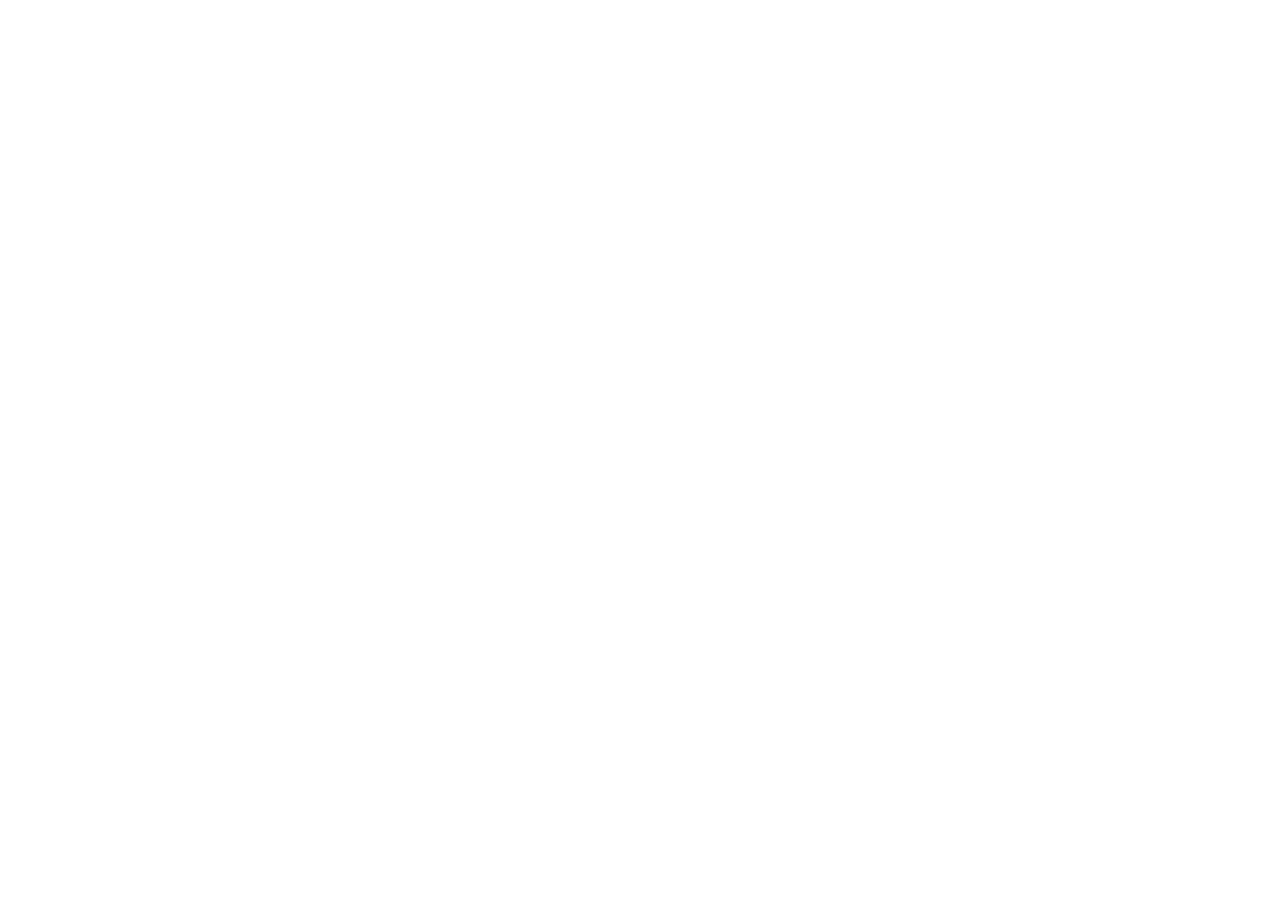
==== index.html @ 9ea32f08 "init project" ====
<!DOCTYPE html>
<html lang="zh-CN">

<head>
    <meta charset="UTF-8">
    <meta name="viewport" content="width=device-width, initial-scale=1.0">
    <title>主页</title>
</head>

<body>

</body>

</html>
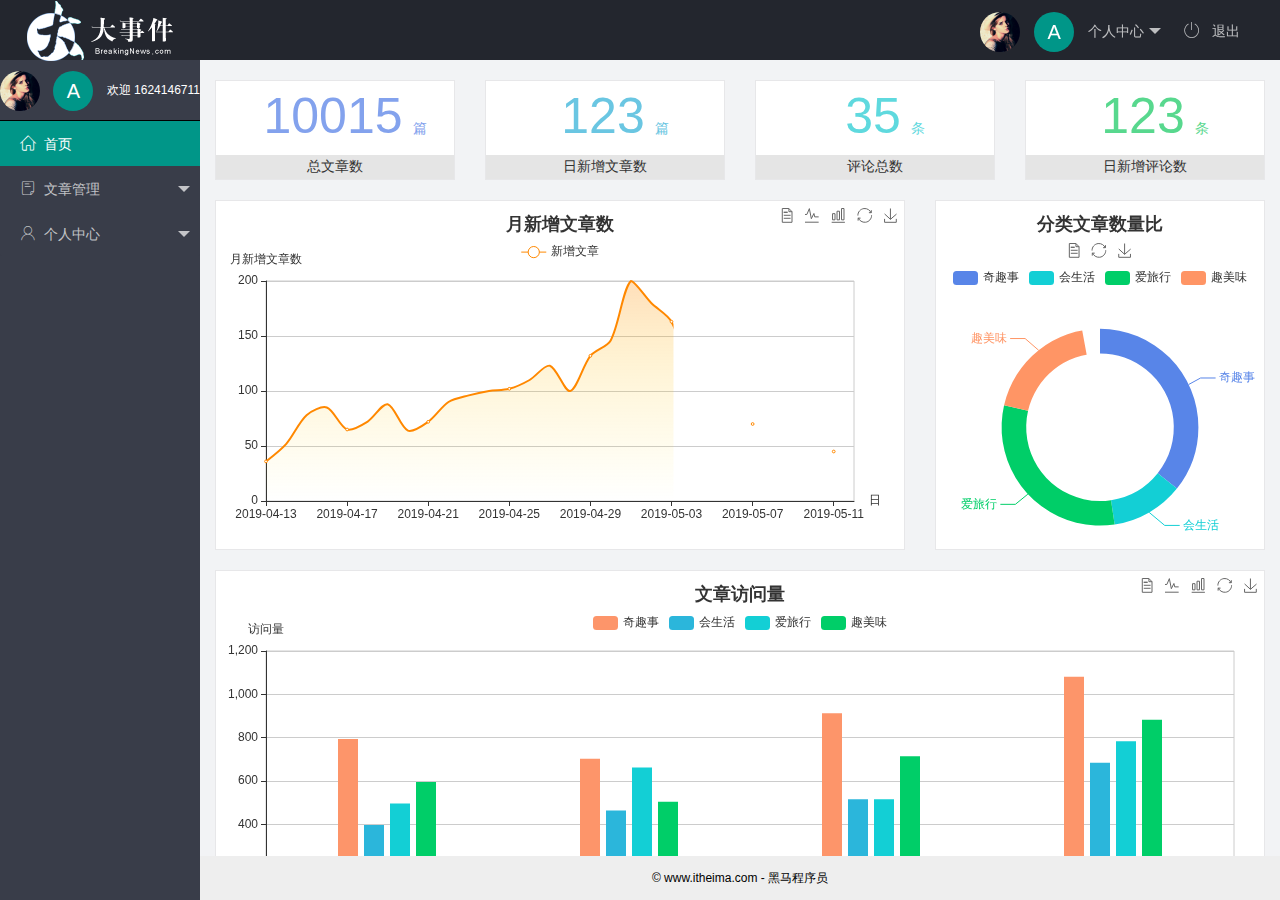
==== commit 0064fea8: "首页功能完成" ====
--- a/index.html
+++ b/index.html
@@ -1,14 +1,93 @@
 <!DOCTYPE html>
-<html lang="zh-CN">
+<html>
 
 <head>
-    <meta charset="UTF-8">
-    <meta name="viewport" content="width=device-width, initial-scale=1.0">
-    <title>主页</title>
+    <meta charset="utf-8">
+    <meta name="viewport" content="width=device-width, initial-scale=1, maximum-scale=1">
+    <title>大事件-后台主页</title>
+    <link rel="stylesheet" href="/assets/lib/layui/css/layui.css">
+    <link rel="stylesheet" href="/assets/fonts/iconfont.css">
+    <link rel="stylesheet" href="/assets/css/index.css">
 </head>
 
-<body>
+<body class="layui-layout-body">
+    <div class="layui-layout layui-layout-admin">
+        <div class="layui-header">
+            <div class="layui-logo">
+                <img src="/assets/images/logo.png" alt="">
+            </div>
+            <!-- 头部区域（可配合layui已有的水平导航） -->
+            <ul class="layui-nav layui-layout-right">
+                <li class="layui-nav-item">
+                    <a href="javascript:;" class="userinfo">
+                        <img src="/assets/images/sample.jpg" class="layui-nav-img">
+                        <span class="user-avatar">A</span>
+                        个人中心
+                    </a>
+                    <dl class="layui-nav-child">
+                        <dd><a href="javascript:;">基本资料</a></dd>
+                        <dd><a href="javascript:;">更换头像</a></dd>
+                        <dd><a href="javascript:;">重置密码</a></dd>
+                    </dl>
+                </li>
+                <li class="layui-nav-item">
+                    <a href="javascript:;" id="btnLogout">
+                        <span class="iconfont icon-tuichu"></span> 退出
+                    </a>
+                </li>
+            </ul>
+        </div>
 
+        <div class="layui-side layui-bg-black">
+            <div class="layui-side-scroll">
+                <!-- 左侧导航区域（可配合layui已有的垂直导航） -->
+                <div class="userinfo">
+                    <img src="/assets/images/sample.jpg" alt="" class="layui-nav-img">
+                    <span class="user-avatar">A</span>
+                    <span id="welcome">欢迎 1624146711</span>
+                </div>
+                <ul class="layui-nav layui-nav-tree" lay-shrink="all" lay-filter="test">
+                    <li class="layui-nav-item layui-this">
+                        <a class="" href="/home/dashboard.html" target="fm"><span
+                                class="iconfont icon-home"></span>首页</a>
+                    </li>
+                    <li class="layui-nav-item">
+                        <a href="javascript:;"><span class="iconfont icon-16"></span>文章管理</a>
+                        <dl class="layui-nav-child">
+                            <dd><a href="javascript:;"><i class="layui-icon layui-icon-app"></i> 文章类别</a></dd>
+                            <dd><a href="javascript:;"><i class="layui-icon layui-icon-app"></i> 文章列表</a></dd>
+                            <dd><a href="javascript:;"><i class="layui-icon layui-icon-app"></i> 发表文章</a></dd>
+                        </dl>
+                    </li>
+                    <li class="layui-nav-item">
+                        <a href="javascript:;"><span class="iconfont icon-user"></span>个人中心</a>
+                        <dl class="layui-nav-child">
+                            <dd><a href="javascript:;"><i class="layui-icon layui-icon-app"></i> 基本资料</a></dd>
+                            <dd><a href="javascript:;"><i class="layui-icon layui-icon-app"></i> 更换头像</a></dd>
+                            <dd><a href="javascript:;"><i class="layui-icon layui-icon-app"></i> 重置密码</a></dd>
+                        </dl>
+                    </li>
+                </ul>
+            </div>
+        </div>
+
+        <div class="layui-body">
+            <!-- 内容主体区域 -->
+            <iframe name="fm" src="/home/dashboard.html" frameborder="0"></iframe>
+        </div>
+
+        <div class="layui-footer">
+            <!-- 底部固定区域 -->
+            © www.itheima.com - 黑马程序员
+        </div>
+    </div>
+    <script src="/assets/lib/layui/layui.all.js"></script>
+    <script src="/assets/lib/jquery.js"></script>
+    <script src="/assets/js/baseAPI.js"></script>
+    <script src="/assets/js/index.js"></script>
 </body>
 
+</html>
+
+
 </html>--- a/assets/lib/layui/css/layui.css
+++ b/assets/lib/layui/css/layui.css
@@ -0,0 +1,2 @@
+/** layui-v2.5.5 MIT License By https://www.layui.com */
+ .layui-inline,img{display:inline-block;vertical-align:middle}h1,h2,h3,h4,h5,h6{font-weight:400}.layui-edge,.layui-header,.layui-inline,.layui-main{position:relative}.layui-body,.layui-edge,.layui-elip{overflow:hidden}.layui-btn,.layui-edge,.layui-inline,img{vertical-align:middle}.layui-btn,.layui-disabled,.layui-icon,.layui-unselect{-moz-user-select:none;-webkit-user-select:none;-ms-user-select:none}.layui-elip,.layui-form-checkbox span,.layui-form-pane .layui-form-label{text-overflow:ellipsis;white-space:nowrap}.layui-breadcrumb,.layui-tree-btnGroup{visibility:hidden}blockquote,body,button,dd,div,dl,dt,form,h1,h2,h3,h4,h5,h6,input,li,ol,p,pre,td,textarea,th,ul{margin:0;padding:0;-webkit-tap-highlight-color:rgba(0,0,0,0)}a:active,a:hover{outline:0}img{border:none}li{list-style:none}table{border-collapse:collapse;border-spacing:0}h4,h5,h6{font-size:100%}button,input,optgroup,option,select,textarea{font-family:inherit;font-size:inherit;font-style:inherit;font-weight:inherit;outline:0}pre{white-space:pre-wrap;white-space:-moz-pre-wrap;white-space:-pre-wrap;white-space:-o-pre-wrap;word-wrap:break-word}body{line-height:24px;font:14px Helvetica Neue,Helvetica,PingFang SC,Tahoma,Arial,sans-serif}hr{height:1px;margin:10px 0;border:0;clear:both}a{color:#333;text-decoration:none}a:hover{color:#777}a cite{font-style:normal;*cursor:pointer}.layui-border-box,.layui-border-box *{box-sizing:border-box}.layui-box,.layui-box *{box-sizing:content-box}.layui-clear{clear:both;*zoom:1}.layui-clear:after{content:'\20';clear:both;*zoom:1;display:block;height:0}.layui-inline{*display:inline;*zoom:1}.layui-edge{display:inline-block;width:0;height:0;border-width:6px;border-style:dashed;border-color:transparent}.layui-edge-top{top:-4px;border-bottom-color:#999;border-bottom-style:solid}.layui-edge-right{border-left-color:#999;border-left-style:solid}.layui-edge-bottom{top:2px;border-top-color:#999;border-top-style:solid}.layui-edge-left{border-right-color:#999;border-right-style:solid}.layui-disabled,.layui-disabled:hover{color:#d2d2d2!important;cursor:not-allowed!important}.layui-circle{border-radius:100%}.layui-show{display:block!important}.layui-hide{display:none!important}@font-face{font-family:layui-icon;src:url(../font/iconfont.eot?v=250);src:url(../font/iconfont.eot?v=250#iefix) format('embedded-opentype'),url(../font/iconfont.woff2?v=250) format('woff2'),url(../font/iconfont.woff?v=250) format('woff'),url(../font/iconfont.ttf?v=250) format('truetype'),url(../font/iconfont.svg?v=250#layui-icon) format('svg')}.layui-icon{font-family:layui-icon!important;font-size:16px;font-style:normal;-webkit-font-smoothing:antialiased;-moz-osx-font-smoothing:grayscale}.layui-icon-reply-fill:before{content:"\e611"}.layui-icon-set-fill:before{content:"\e614"}.layui-icon-menu-fill:before{content:"\e60f"}.layui-icon-search:before{content:"\e615"}.layui-icon-share:before{content:"\e641"}.layui-icon-set-sm:before{content:"\e620"}.layui-icon-engine:before{content:"\e628"}.layui-icon-close:before{content:"\1006"}.layui-icon-close-fill:before{content:"\1007"}.layui-icon-chart-screen:before{content:"\e629"}.layui-icon-star:before{content:"\e600"}.layui-icon-circle-dot:before{content:"\e617"}.layui-icon-chat:before{content:"\e606"}.layui-icon-release:before{content:"\e609"}.layui-icon-list:before{content:"\e60a"}.layui-icon-chart:before{content:"\e62c"}.layui-icon-ok-circle:before{content:"\1005"}.layui-icon-layim-theme:before{content:"\e61b"}.layui-icon-table:before{content:"\e62d"}.layui-icon-right:before{content:"\e602"}.layui-icon-left:before{content:"\e603"}.layui-icon-cart-simple:before{content:"\e698"}.layui-icon-face-cry:before{content:"\e69c"}.layui-icon-face-smile:before{content:"\e6af"}.layui-icon-survey:before{content:"\e6b2"}.layui-icon-tree:before{content:"\e62e"}.layui-icon-upload-circle:before{content:"\e62f"}.layui-icon-add-circle:before{content:"\e61f"}.layui-icon-download-circle:before{content:"\e601"}.layui-icon-templeate-1:before{content:"\e630"}.layui-icon-util:before{content:"\e631"}.layui-icon-face-surprised:before{content:"\e664"}.layui-icon-edit:before{content:"\e642"}.layui-icon-speaker:before{content:"\e645"}.layui-icon-down:before{content:"\e61a"}.layui-icon-file:before{content:"\e621"}.layui-icon-layouts:before{content:"\e632"}.layui-icon-rate-half:before{content:"\e6c9"}.layui-icon-add-circle-fine:before{content:"\e608"}.layui-icon-prev-circle:before{content:"\e633"}.layui-icon-read:before{content:"\e705"}.layui-icon-404:before{content:"\e61c"}.layui-icon-carousel:before{content:"\e634"}.layui-icon-help:before{content:"\e607"}.layui-icon-code-circle:before{content:"\e635"}.layui-icon-water:before{content:"\e636"}.layui-icon-username:before{content:"\e66f"}.layui-icon-find-fill:before{content:"\e670"}.layui-icon-about:before{content:"\e60b"}.layui-icon-location:before{content:"\e715"}.layui-icon-up:before{content:"\e619"}.layui-icon-pause:before{content:"\e651"}.layui-icon-date:before{content:"\e637"}.layui-icon-layim-uploadfile:before{content:"\e61d"}.layui-icon-delete:before{content:"\e640"}.layui-icon-play:before{content:"\e652"}.layui-icon-top:before{content:"\e604"}.layui-icon-friends:before{content:"\e612"}.layui-icon-refresh-3:before{content:"\e9aa"}.layui-icon-ok:before{content:"\e605"}.layui-icon-layer:before{content:"\e638"}.layui-icon-face-smile-fine:before{content:"\e60c"}.layui-icon-dollar:before{content:"\e659"}.layui-icon-group:before{content:"\e613"}.layui-icon-layim-download:before{content:"\e61e"}.layui-icon-picture-fine:before{content:"\e60d"}.layui-icon-link:before{content:"\e64c"}.layui-icon-diamond:before{content:"\e735"}.layui-icon-log:before{content:"\e60e"}.layui-icon-rate-solid:before{content:"\e67a"}.layui-icon-fonts-del:before{content:"\e64f"}.layui-icon-unlink:before{content:"\e64d"}.layui-icon-fonts-clear:before{content:"\e639"}.layui-icon-triangle-r:before{content:"\e623"}.layui-icon-circle:before{content:"\e63f"}.layui-icon-radio:before{content:"\e643"}.layui-icon-align-center:before{content:"\e647"}.layui-icon-align-right:before{content:"\e648"}.layui-icon-align-left:before{content:"\e649"}.layui-icon-loading-1:before{content:"\e63e"}.layui-icon-return:before{content:"\e65c"}.layui-icon-fonts-strong:before{content:"\e62b"}.layui-icon-upload:before{content:"\e67c"}.layui-icon-dialogue:before{content:"\e63a"}.layui-icon-video:before{content:"\e6ed"}.layui-icon-headset:before{content:"\e6fc"}.layui-icon-cellphone-fine:before{content:"\e63b"}.layui-icon-add-1:before{content:"\e654"}.layui-icon-face-smile-b:before{content:"\e650"}.layui-icon-fonts-html:before{content:"\e64b"}.layui-icon-form:before{content:"\e63c"}.layui-icon-cart:before{content:"\e657"}.layui-icon-camera-fill:before{content:"\e65d"}.layui-icon-tabs:before{content:"\e62a"}.layui-icon-fonts-code:before{content:"\e64e"}.layui-icon-fire:before{content:"\e756"}.layui-icon-set:before{content:"\e716"}.layui-icon-fonts-u:before{content:"\e646"}.layui-icon-triangle-d:before{content:"\e625"}.layui-icon-tips:before{content:"\e702"}.layui-icon-picture:before{content:"\e64a"}.layui-icon-more-vertical:before{content:"\e671"}.layui-icon-flag:before{content:"\e66c"}.layui-icon-loading:before{content:"\e63d"}.layui-icon-fonts-i:before{content:"\e644"}.layui-icon-refresh-1:before{content:"\e666"}.layui-icon-rmb:before{content:"\e65e"}.layui-icon-home:before{content:"\e68e"}.layui-icon-user:before{content:"\e770"}.layui-icon-notice:before{content:"\e667"}.layui-icon-login-weibo:before{content:"\e675"}.layui-icon-voice:before{content:"\e688"}.layui-icon-upload-drag:before{content:"\e681"}.layui-icon-login-qq:before{content:"\e676"}.layui-icon-snowflake:before{content:"\e6b1"}.layui-icon-file-b:before{content:"\e655"}.layui-icon-template:before{content:"\e663"}.layui-icon-auz:before{content:"\e672"}.layui-icon-console:before{content:"\e665"}.layui-icon-app:before{content:"\e653"}.layui-icon-prev:before{content:"\e65a"}.layui-icon-website:before{content:"\e7ae"}.layui-icon-next:before{content:"\e65b"}.layui-icon-component:before{content:"\e857"}.layui-icon-more:before{content:"\e65f"}.layui-icon-login-wechat:before{content:"\e677"}.layui-icon-shrink-right:before{content:"\e668"}.layui-icon-spread-left:before{content:"\e66b"}.layui-icon-camera:before{content:"\e660"}.layui-icon-note:before{content:"\e66e"}.layui-icon-refresh:before{content:"\e669"}.layui-icon-female:before{content:"\e661"}.layui-icon-male:before{content:"\e662"}.layui-icon-password:before{content:"\e673"}.layui-icon-senior:before{content:"\e674"}.layui-icon-theme:before{content:"\e66a"}.layui-icon-tread:before{content:"\e6c5"}.layui-icon-praise:before{content:"\e6c6"}.layui-icon-star-fill:before{content:"\e658"}.layui-icon-rate:before{content:"\e67b"}.layui-icon-template-1:before{content:"\e656"}.layui-icon-vercode:before{content:"\e679"}.layui-icon-cellphone:before{content:"\e678"}.layui-icon-screen-full:before{content:"\e622"}.layui-icon-screen-restore:before{content:"\e758"}.layui-icon-cols:before{content:"\e610"}.layui-icon-export:before{content:"\e67d"}.layui-icon-print:before{content:"\e66d"}.layui-icon-slider:before{content:"\e714"}.layui-icon-addition:before{content:"\e624"}.layui-icon-subtraction:before{content:"\e67e"}.layui-icon-service:before{content:"\e626"}.layui-icon-transfer:before{content:"\e691"}.layui-main{width:1140px;margin:0 auto}.layui-header{z-index:1000;height:60px}.layui-header a:hover{transition:all .5s;-webkit-transition:all .5s}.layui-side{position:fixed;left:0;top:0;bottom:0;z-index:999;width:200px;overflow-x:hidden}.layui-side-scroll{position:relative;width:220px;height:100%;overflow-x:hidden}.layui-body{position:absolute;left:200px;right:0;top:0;bottom:0;z-index:998;width:auto;overflow-y:auto;box-sizing:border-box}.layui-layout-body{overflow:hidden}.layui-layout-admin .layui-header{background-color:#23262E}.layui-layout-admin .layui-side{top:60px;width:200px;overflow-x:hidden}.layui-layout-admin .layui-body{position:fixed;top:60px;bottom:44px}.layui-layout-admin .layui-main{width:auto;margin:0 15px}.layui-layout-admin .layui-footer{position:fixed;left:200px;right:0;bottom:0;height:44px;line-height:44px;padding:0 15px;background-color:#eee}.layui-layout-admin .layui-logo{position:absolute;left:0;top:0;width:200px;height:100%;line-height:60px;text-align:center;color:#009688;font-size:16px}.layui-layout-admin .layui-header .layui-nav{background:0 0}.layui-layout-left{position:absolute!important;left:200px;top:0}.layui-layout-right{position:absolute!important;right:0;top:0}.layui-container{position:relative;margin:0 auto;padding:0 15px;box-sizing:border-box}.layui-fluid{position:relative;margin:0 auto;padding:0 15px}.layui-row:after,.layui-row:before{content:'';display:block;clear:both}.layui-col-lg1,.layui-col-lg10,.layui-col-lg11,.layui-col-lg12,.layui-col-lg2,.layui-col-lg3,.layui-col-lg4,.layui-col-lg5,.layui-col-lg6,.layui-col-lg7,.layui-col-lg8,.layui-col-lg9,.layui-col-md1,.layui-col-md10,.layui-col-md11,.layui-col-md12,.layui-col-md2,.layui-col-md3,.layui-col-md4,.layui-col-md5,.layui-col-md6,.layui-col-md7,.layui-col-md8,.layui-col-md9,.layui-col-sm1,.layui-col-sm10,.layui-col-sm11,.layui-col-sm12,.layui-col-sm2,.layui-col-sm3,.layui-col-sm4,.layui-col-sm5,.layui-col-sm6,.layui-col-sm7,.layui-col-sm8,.layui-col-sm9,.layui-col-xs1,.layui-col-xs10,.layui-col-xs11,.layui-col-xs12,.layui-col-xs2,.layui-col-xs3,.layui-col-xs4,.layui-col-xs5,.layui-col-xs6,.layui-col-xs7,.layui-col-xs8,.layui-col-xs9{position:relative;display:block;box-sizing:border-box}.layui-col-xs1,.layui-col-xs10,.layui-col-xs11,.layui-col-xs12,.layui-col-xs2,.layui-col-xs3,.layui-col-xs4,.layui-col-xs5,.layui-col-xs6,.layui-col-xs7,.layui-col-xs8,.layui-col-xs9{float:left}.layui-col-xs1{width:8.33333333%}.layui-col-xs2{width:16.66666667%}.layui-col-xs3{width:25%}.layui-col-xs4{width:33.33333333%}.layui-col-xs5{width:41.66666667%}.layui-col-xs6{width:50%}.layui-col-xs7{width:58.33333333%}.layui-col-xs8{width:66.66666667%}.layui-col-xs9{width:75%}.layui-col-xs10{width:83.33333333%}.layui-col-xs11{width:91.66666667%}.layui-col-xs12{width:100%}.layui-col-xs-offset1{margin-left:8.33333333%}.layui-col-xs-offset2{margin-left:16.66666667%}.layui-col-xs-offset3{margin-left:25%}.layui-col-xs-offset4{margin-left:33.33333333%}.layui-col-xs-offset5{margin-left:41.66666667%}.layui-col-xs-offset6{margin-left:50%}.layui-col-xs-offset7{margin-left:58.33333333%}.layui-col-xs-offset8{margin-left:66.66666667%}.layui-col-xs-offset9{margin-left:75%}.layui-col-xs-offset10{margin-left:83.33333333%}.layui-col-xs-offset11{margin-left:91.66666667%}.layui-col-xs-offset12{margin-left:100%}@media screen and (max-width:768px){.layui-hide-xs{display:none!important}.layui-show-xs-block{display:block!important}.layui-show-xs-inline{display:inline!important}.layui-show-xs-inline-block{display:inline-block!important}}@media screen and (min-width:768px){.layui-container{width:750px}.layui-hide-sm{display:none!important}.layui-show-sm-block{display:block!important}.layui-show-sm-inline{display:inline!important}.layui-show-sm-inline-block{display:inline-block!important}.layui-col-sm1,.layui-col-sm10,.layui-col-sm11,.layui-col-sm12,.layui-col-sm2,.layui-col-sm3,.layui-col-sm4,.layui-col-sm5,.layui-col-sm6,.layui-col-sm7,.layui-col-sm8,.layui-col-sm9{float:left}.layui-col-sm1{width:8.33333333%}.layui-col-sm2{width:16.66666667%}.layui-col-sm3{width:25%}.layui-col-sm4{width:33.33333333%}.layui-col-sm5{width:41.66666667%}.layui-col-sm6{width:50%}.layui-col-sm7{width:58.33333333%}.layui-col-sm8{width:66.66666667%}.layui-col-sm9{width:75%}.layui-col-sm10{width:83.33333333%}.layui-col-sm11{width:91.66666667%}.layui-col-sm12{width:100%}.layui-col-sm-offset1{margin-left:8.33333333%}.layui-col-sm-offset2{margin-left:16.66666667%}.layui-col-sm-offset3{margin-left:25%}.layui-col-sm-offset4{margin-left:33.33333333%}.layui-col-sm-offset5{margin-left:41.66666667%}.layui-col-sm-offset6{margin-left:50%}.layui-col-sm-offset7{margin-left:58.33333333%}.layui-col-sm-offset8{margin-left:66.66666667%}.layui-col-sm-offset9{margin-left:75%}.layui-col-sm-offset10{margin-left:83.33333333%}.layui-col-sm-offset11{margin-left:91.66666667%}.layui-col-sm-offset12{margin-left:100%}}@media screen and (min-width:992px){.layui-container{width:970px}.layui-hide-md{display:none!important}.layui-show-md-block{display:block!important}.layui-show-md-inline{display:inline!important}.layui-show-md-inline-block{display:inline-block!important}.layui-col-md1,.layui-col-md10,.layui-col-md11,.layui-col-md12,.layui-col-md2,.layui-col-md3,.layui-col-md4,.layui-col-md5,.layui-col-md6,.layui-col-md7,.layui-col-md8,.layui-col-md9{float:left}.layui-col-md1{width:8.33333333%}.layui-col-md2{width:16.66666667%}.layui-col-md3{width:25%}.layui-col-md4{width:33.33333333%}.layui-col-md5{width:41.66666667%}.layui-col-md6{width:50%}.layui-col-md7{width:58.33333333%}.layui-col-md8{width:66.66666667%}.layui-col-md9{width:75%}.layui-col-md10{width:83.33333333%}.layui-col-md11{width:91.66666667%}.layui-col-md12{width:100%}.layui-col-md-offset1{margin-left:8.33333333%}.layui-col-md-offset2{margin-left:16.66666667%}.layui-col-md-offset3{margin-left:25%}.layui-col-md-offset4{margin-left:33.33333333%}.layui-col-md-offset5{margin-left:41.66666667%}.layui-col-md-offset6{margin-left:50%}.layui-col-md-offset7{margin-left:58.33333333%}.layui-col-md-offset8{margin-left:66.66666667%}.layui-col-md-offset9{margin-left:75%}.layui-col-md-offset10{margin-left:83.33333333%}.layui-col-md-offset11{margin-left:91.66666667%}.layui-col-md-offset12{margin-left:100%}}@media screen and (min-width:1200px){.layui-container{width:1170px}.layui-hide-lg{display:none!important}.layui-show-lg-block{display:block!important}.layui-show-lg-inline{display:inline!important}.layui-show-lg-inline-block{display:inline-block!important}.layui-col-lg1,.layui-col-lg10,.layui-col-lg11,.layui-col-lg12,.layui-col-lg2,.layui-col-lg3,.layui-col-lg4,.layui-col-lg5,.layui-col-lg6,.layui-col-lg7,.layui-col-lg8,.layui-col-lg9{float:left}.layui-col-lg1{width:8.33333333%}.layui-col-lg2{width:16.66666667%}.layui-col-lg3{width:25%}.layui-col-lg4{width:33.33333333%}.layui-col-lg5{width:41.66666667%}.layui-col-lg6{width:50%}.layui-col-lg7{width:58.33333333%}.layui-col-lg8{width:66.66666667%}.layui-col-lg9{width:75%}.layui-col-lg10{width:83.33333333%}.layui-col-lg11{width:91.66666667%}.layui-col-lg12{width:100%}.layui-col-lg-offset1{margin-left:8.33333333%}.layui-col-lg-offset2{margin-left:16.66666667%}.layui-col-lg-offset3{margin-left:25%}.layui-col-lg-offset4{margin-left:33.33333333%}.layui-col-lg-offset5{margin-left:41.66666667%}.layui-col-lg-offset6{margin-left:50%}.layui-col-lg-offset7{margin-left:58.33333333%}.layui-col-lg-offset8{margin-left:66.66666667%}.layui-col-lg-offset9{margin-left:75%}.layui-col-lg-offset10{margin-left:83.33333333%}.layui-col-lg-offset11{margin-left:91.66666667%}.layui-col-lg-offset12{margin-left:100%}}.layui-col-space1{margin:-.5px}.layui-col-space1>*{padding:.5px}.layui-col-space3{margin:-1.5px}.layui-col-space3>*{padding:1.5px}.layui-col-space5{margin:-2.5px}.layui-col-space5>*{padding:2.5px}.layui-col-space8{margin:-3.5px}.layui-col-space8>*{padding:3.5px}.layui-col-space10{margin:-5px}.layui-col-space10>*{padding:5px}.layui-col-space12{margin:-6px}.layui-col-space12>*{padding:6px}.layui-col-space15{margin:-7.5px}.layui-col-space15>*{padding:7.5px}.layui-col-space18{margin:-9px}.layui-col-space18>*{padding:9px}.layui-col-space20{margin:-10px}.layui-col-space20>*{padding:10px}.layui-col-space22{margin:-11px}.layui-col-space22>*{padding:11px}.layui-col-space25{margin:-12.5px}.layui-col-space25>*{padding:12.5px}.layui-col-space30{margin:-15px}.layui-col-space30>*{padding:15px}.layui-btn,.layui-input,.layui-select,.layui-textarea,.layui-upload-button{outline:0;-webkit-appearance:none;transition:all .3s;-webkit-transition:all .3s;box-sizing:border-box}.layui-elem-quote{margin-bottom:10px;padding:15px;line-height:22px;border-left:5px solid #009688;border-radius:0 2px 2px 0;background-color:#f2f2f2}.layui-quote-nm{border-style:solid;border-width:1px 1px 1px 5px;background:0 0}.layui-elem-field{margin-bottom:10px;padding:0;border-width:1px;border-style:solid}.layui-elem-field legend{margin-left:20px;padding:0 10px;font-size:20px;font-weight:300}.layui-field-title{margin:10px 0 20px;border-width:1px 0 0}.layui-field-box{padding:10px 15px}.layui-field-title .layui-field-box{padding:10px 0}.layui-progress{position:relative;height:6px;border-radius:20px;background-color:#e2e2e2}.layui-progress-bar{position:absolute;left:0;top:0;width:0;max-width:100%;height:6px;border-radius:20px;text-align:right;background-color:#5FB878;transition:all .3s;-webkit-transition:all .3s}.layui-progress-big,.layui-progress-big .layui-progress-bar{height:18px;line-height:18px}.layui-progress-text{position:relative;top:-20px;line-height:18px;font-size:12px;color:#666}.layui-progress-big .layui-progress-text{position:static;padding:0 10px;color:#fff}.layui-collapse{border-width:1px;border-style:solid;border-radius:2px}.layui-colla-content,.layui-colla-item{border-top-width:1px;border-top-style:solid}.layui-colla-item:first-child{border-top:none}.layui-colla-title{position:relative;height:42px;line-height:42px;padding:0 15px 0 35px;color:#333;background-color:#f2f2f2;cursor:pointer;font-size:14px;overflow:hidden}.layui-colla-content{display:none;padding:10px 15px;line-height:22px;color:#666}.layui-colla-icon{position:absolute;left:15px;top:0;font-size:14px}.layui-card{margin-bottom:15px;border-radius:2px;background-color:#fff;box-shadow:0 1px 2px 0 rgba(0,0,0,.05)}.layui-card:last-child{margin-bottom:0}.layui-card-header{position:relative;height:42px;line-height:42px;padding:0 15px;border-bottom:1px solid #f6f6f6;color:#333;border-radius:2px 2px 0 0;font-size:14px}.layui-bg-black,.layui-bg-blue,.layui-bg-cyan,.layui-bg-green,.layui-bg-orange,.layui-bg-red{color:#fff!important}.layui-card-body{position:relative;padding:10px 15px;line-height:24px}.layui-card-body[pad15]{padding:15px}.layui-card-body[pad20]{padding:20px}.layui-card-body .layui-table{margin:5px 0}.layui-card .layui-tab{margin:0}.layui-panel-window{position:relative;padding:15px;border-radius:0;border-top:5px solid #E6E6E6;background-color:#fff}.layui-auxiliar-moving{position:fixed;left:0;right:0;top:0;bottom:0;width:100%;height:100%;background:0 0;z-index:9999999999}.layui-form-label,.layui-form-mid,.layui-form-select,.layui-input-block,.layui-input-inline,.layui-textarea{position:relative}.layui-bg-red{background-color:#FF5722!important}.layui-bg-orange{background-color:#FFB800!important}.layui-bg-green{background-color:#009688!important}.layui-bg-cyan{background-color:#2F4056!important}.layui-bg-blue{background-color:#1E9FFF!important}.layui-bg-black{background-color:#393D49!important}.layui-bg-gray{background-color:#eee!important;color:#666!important}.layui-badge-rim,.layui-colla-content,.layui-colla-item,.layui-collapse,.layui-elem-field,.layui-form-pane .layui-form-item[pane],.layui-form-pane .layui-form-label,.layui-input,.layui-layedit,.layui-layedit-tool,.layui-quote-nm,.layui-select,.layui-tab-bar,.layui-tab-card,.layui-tab-title,.layui-tab-title .layui-this:after,.layui-textarea{border-color:#e6e6e6}.layui-timeline-item:before,hr{background-color:#e6e6e6}.layui-text{line-height:22px;font-size:14px;color:#666}.layui-text h1,.layui-text h2,.layui-text h3{font-weight:500;color:#333}.layui-text h1{font-size:30px}.layui-text h2{font-size:24px}.layui-text h3{font-size:18px}.layui-text a:not(.layui-btn){color:#01AAED}.layui-text a:not(.layui-btn):hover{text-decoration:underline}.layui-text ul{padding:5px 0 5px 15px}.layui-text ul li{margin-top:5px;list-style-type:disc}.layui-text em,.layui-word-aux{color:#999!important;padding:0 5px!important}.layui-btn{display:inline-block;height:38px;line-height:38px;padding:0 18px;background-color:#009688;color:#fff;white-space:nowrap;text-align:center;font-size:14px;border:none;border-radius:2px;cursor:pointer}.layui-btn:hover{opacity:.8;filter:alpha(opacity=80);color:#fff}.layui-btn:active{opacity:1;filter:alpha(opacity=100)}.layui-btn+.layui-btn{margin-left:10px}.layui-btn-container{font-size:0}.layui-btn-container .layui-btn{margin-right:10px;margin-bottom:10px}.layui-btn-container .layui-btn+.layui-btn{margin-left:0}.layui-table .layui-btn-container .layui-btn{margin-bottom:9px}.layui-btn-radius{border-radius:100px}.layui-btn .layui-icon{margin-right:3px;font-size:18px;vertical-align:bottom;vertical-align:middle\9}.layui-btn-primary{border:1px solid #C9C9C9;background-color:#fff;color:#555}.layui-btn-primary:hover{border-color:#009688;color:#333}.layui-btn-normal{background-color:#1E9FFF}.layui-btn-warm{background-color:#FFB800}.layui-btn-danger{background-color:#FF5722}.layui-btn-checked{background-color:#5FB878}.layui-btn-disabled,.layui-btn-disabled:active,.layui-btn-disabled:hover{border:1px solid #e6e6e6;background-color:#FBFBFB;color:#C9C9C9;cursor:not-allowed;opacity:1}.layui-btn-lg{height:44px;line-height:44px;padding:0 25px;font-size:16px}.layui-btn-sm{height:30px;line-height:30px;padding:0 10px;font-size:12px}.layui-btn-sm i{font-size:16px!important}.layui-btn-xs{height:22px;line-height:22px;padding:0 5px;font-size:12px}.layui-btn-xs i{font-size:14px!important}.layui-btn-group{display:inline-block;vertical-align:middle;font-size:0}.layui-btn-group .layui-btn{margin-left:0!important;margin-right:0!important;border-left:1px solid rgba(255,255,255,.5);border-radius:0}.layui-btn-group .layui-btn-primary{border-left:none}.layui-btn-group .layui-btn-primary:hover{border-color:#C9C9C9;color:#009688}.layui-btn-group .layui-btn:first-child{border-left:none;border-radius:2px 0 0 2px}.layui-btn-group .layui-btn-primary:first-child{border-left:1px solid #c9c9c9}.layui-btn-group .layui-btn:last-child{border-radius:0 2px 2px 0}.layui-btn-group .layui-btn+.layui-btn{margin-left:0}.layui-btn-group+.layui-btn-group{margin-left:10px}.layui-btn-fluid{width:100%}.layui-input,.layui-select,.layui-textarea{height:38px;line-height:1.3;line-height:38px\9;border-width:1px;border-style:solid;background-color:#fff;border-radius:2px}.layui-input::-webkit-input-placeholder,.layui-select::-webkit-input-placeholder,.layui-textarea::-webkit-input-placeholder{line-height:1.3}.layui-input,.layui-textarea{display:block;width:100%;padding-left:10px}.layui-input:hover,.layui-textarea:hover{border-color:#D2D2D2!important}.layui-input:focus,.layui-textarea:focus{border-color:#C9C9C9!important}.layui-textarea{min-height:100px;height:auto;line-height:20px;padding:6px 10px;resize:vertical}.layui-select{padding:0 10px}.layui-form input[type=checkbox],.layui-form input[type=radio],.layui-form select{display:none}.layui-form [lay-ignore]{display:initial}.layui-form-item{margin-bottom:15px;clear:both;*zoom:1}.layui-form-item:after{content:'\20';clear:both;*zoom:1;display:block;height:0}.layui-form-label{float:left;display:block;padding:9px 15px;width:80px;font-weight:400;line-height:20px;text-align:right}.layui-form-label-col{display:block;float:none;padding:9px 0;line-height:20px;text-align:left}.layui-form-item .layui-inline{margin-bottom:5px;margin-right:10px}.layui-input-block{margin-left:110px;min-height:36px}.layui-input-inline{display:inline-block;vertical-align:middle}.layui-form-item .layui-input-inline{float:left;width:190px;margin-right:10px}.layui-form-text .layui-input-inline{width:auto}.layui-form-mid{float:left;display:block;padding:9px 0!important;line-height:20px;margin-right:10px}.layui-form-danger+.layui-form-select .layui-input,.layui-form-danger:focus{border-color:#FF5722!important}.layui-form-select .layui-input{padding-right:30px;cursor:pointer}.layui-form-select .layui-edge{position:absolute;right:10px;top:50%;margin-top:-3px;cursor:pointer;border-width:6px;border-top-color:#c2c2c2;border-top-style:solid;transition:all .3s;-webkit-transition:all .3s}.layui-form-select dl{display:none;position:absolute;left:0;top:42px;padding:5px 0;z-index:899;min-width:100%;border:1px solid #d2d2d2;max-height:300px;overflow-y:auto;background-color:#fff;border-radius:2px;box-shadow:0 2px 4px rgba(0,0,0,.12);box-sizing:border-box}.layui-form-select dl dd,.layui-form-select dl dt{padding:0 10px;line-height:36px;white-space:nowrap;overflow:hidden;text-overflow:ellipsis}.layui-form-select dl dt{font-size:12px;color:#999}.layui-form-select dl dd{cursor:pointer}.layui-form-select dl dd:hover{background-color:#f2f2f2;-webkit-transition:.5s all;transition:.5s all}.layui-form-select .layui-select-group dd{padding-left:20px}.layui-form-select dl dd.layui-select-tips{padding-left:10px!important;color:#999}.layui-form-select dl dd.layui-this{background-color:#5FB878;color:#fff}.layui-form-checkbox,.layui-form-select dl dd.layui-disabled{background-color:#fff}.layui-form-selected dl{display:block}.layui-form-checkbox,.layui-form-checkbox *,.layui-form-switch{display:inline-block;vertical-align:middle}.layui-form-selected .layui-edge{margin-top:-9px;-webkit-transform:rotate(180deg);transform:rotate(180deg);margin-top:-3px\9}:root .layui-form-selected .layui-edge{margin-top:-9px\0/IE9}.layui-form-selectup dl{top:auto;bottom:42px}.layui-select-none{margin:5px 0;text-align:center;color:#999}.layui-select-disabled .layui-disabled{border-color:#eee!important}.layui-select-disabled .layui-edge{border-top-color:#d2d2d2}.layui-form-checkbox{position:relative;height:30px;line-height:30px;margin-right:10px;padding-right:30px;cursor:pointer;font-size:0;-webkit-transition:.1s linear;transition:.1s linear;box-sizing:border-box}.layui-form-checkbox span{padding:0 10px;height:100%;font-size:14px;border-radius:2px 0 0 2px;background-color:#d2d2d2;color:#fff;overflow:hidden}.layui-form-checkbox:hover span{background-color:#c2c2c2}.layui-form-checkbox i{position:absolute;right:0;top:0;width:30px;height:28px;border:1px solid #d2d2d2;border-left:none;border-radius:0 2px 2px 0;color:#fff;font-size:20px;text-align:center}.layui-form-checkbox:hover i{border-color:#c2c2c2;color:#c2c2c2}.layui-form-checked,.layui-form-checked:hover{border-color:#5FB878}.layui-form-checked span,.layui-form-checked:hover span{background-color:#5FB878}.layui-form-checked i,.layui-form-checked:hover i{color:#5FB878}.layui-form-item .layui-form-checkbox{margin-top:4px}.layui-form-checkbox[lay-skin=primary]{height:auto!important;line-height:normal!important;min-width:18px;min-height:18px;border:none!important;margin-right:0;padding-left:28px;padding-right:0;background:0 0}.layui-form-checkbox[lay-skin=primary] span{padding-left:0;padding-right:15px;line-height:18px;background:0 0;color:#666}.layui-form-checkbox[lay-skin=primary] i{right:auto;left:0;width:16px;height:16px;line-height:16px;border:1px solid #d2d2d2;font-size:12px;border-radius:2px;background-color:#fff;-webkit-transition:.1s linear;transition:.1s linear}.layui-form-checkbox[lay-skin=primary]:hover i{border-color:#5FB878;color:#fff}.layui-form-checked[lay-skin=primary] i{border-color:#5FB878!important;background-color:#5FB878;color:#fff}.layui-checkbox-disbaled[lay-skin=primary] span{background:0 0!important;color:#c2c2c2}.layui-checkbox-disbaled[lay-skin=primary]:hover i{border-color:#d2d2d2}.layui-form-item .layui-form-checkbox[lay-skin=primary]{margin-top:10px}.layui-form-switch{position:relative;height:22px;line-height:22px;min-width:35px;padding:0 5px;margin-top:8px;border:1px solid #d2d2d2;border-radius:20px;cursor:pointer;background-color:#fff;-webkit-transition:.1s linear;transition:.1s linear}.layui-form-switch i{position:absolute;left:5px;top:3px;width:16px;height:16px;border-radius:20px;background-color:#d2d2d2;-webkit-transition:.1s linear;transition:.1s linear}.layui-form-switch em{position:relative;top:0;width:25px;margin-left:21px;padding:0!important;text-align:center!important;color:#999!important;font-style:normal!important;font-size:12px}.layui-form-onswitch{border-color:#5FB878;background-color:#5FB878}.layui-checkbox-disbaled,.layui-checkbox-disbaled i{border-color:#e2e2e2!important}.layui-form-onswitch i{left:100%;margin-left:-21px;background-color:#fff}.layui-form-onswitch em{margin-left:5px;margin-right:21px;color:#fff!important}.layui-checkbox-disbaled span{background-color:#e2e2e2!important}.layui-checkbox-disbaled:hover i{color:#fff!important}[lay-radio]{display:none}.layui-form-radio,.layui-form-radio *{display:inline-block;vertical-align:middle}.layui-form-radio{line-height:28px;margin:6px 10px 0 0;padding-right:10px;cursor:pointer;font-size:0}.layui-form-radio *{font-size:14px}.layui-form-radio>i{margin-right:8px;font-size:22px;color:#c2c2c2}.layui-form-radio>i:hover,.layui-form-radioed>i{color:#5FB878}.layui-radio-disbaled>i{color:#e2e2e2!important}.layui-form-pane .layui-form-label{width:110px;padding:8px 15px;height:38px;line-height:20px;border-width:1px;border-style:solid;border-radius:2px 0 0 2px;text-align:center;background-color:#FBFBFB;overflow:hidden;box-sizing:border-box}.layui-form-pane .layui-input-inline{margin-left:-1px}.layui-form-pane .layui-input-block{margin-left:110px;left:-1px}.layui-form-pane .layui-input{border-radius:0 2px 2px 0}.layui-form-pane .layui-form-text .layui-form-label{float:none;width:100%;border-radius:2px;box-sizing:border-box;text-align:left}.layui-form-pane .layui-form-text .layui-input-inline{display:block;margin:0;top:-1px;clear:both}.layui-form-pane .layui-form-text .layui-input-block{margin:0;left:0;top:-1px}.layui-form-pane .layui-form-text .layui-textarea{min-height:100px;border-radius:0 0 2px 2px}.layui-form-pane .layui-form-checkbox{margin:4px 0 4px 10px}.layui-form-pane .layui-form-radio,.layui-form-pane .layui-form-switch{margin-top:6px;margin-left:10px}.layui-form-pane .layui-form-item[pane]{position:relative;border-width:1px;border-style:solid}.layui-form-pane .layui-form-item[pane] .layui-form-label{position:absolute;left:0;top:0;height:100%;border-width:0 1px 0 0}.layui-form-pane .layui-form-item[pane] .layui-input-inline{margin-left:110px}@media screen and (max-width:450px){.layui-form-item .layui-form-label{text-overflow:ellipsis;overflow:hidden;white-space:nowrap}.layui-form-item .layui-inline{display:block;margin-right:0;margin-bottom:20px;clear:both}.layui-form-item .layui-inline:after{content:'\20';clear:both;display:block;height:0}.layui-form-item .layui-input-inline{display:block;float:none;left:-3px;width:auto;margin:0 0 10px 112px}.layui-form-item .layui-input-inline+.layui-form-mid{margin-left:110px;top:-5px;padding:0}.layui-form-item .layui-form-checkbox{margin-right:5px;margin-bottom:5px}}.layui-layedit{border-width:1px;border-style:solid;border-radius:2px}.layui-layedit-tool{padding:3px 5px;border-bottom-width:1px;border-bottom-style:solid;font-size:0}.layedit-tool-fixed{position:fixed;top:0;border-top:1px solid #e2e2e2}.layui-layedit-tool .layedit-tool-mid,.layui-layedit-tool .layui-icon{display:inline-block;vertical-align:middle;text-align:center;font-size:14px}.layui-layedit-tool .layui-icon{position:relative;width:32px;height:30px;line-height:30px;margin:3px 5px;color:#777;cursor:pointer;border-radius:2px}.layui-layedit-tool .layui-icon:hover{color:#393D49}.layui-layedit-tool .layui-icon:active{color:#000}.layui-layedit-tool .layedit-tool-active{background-color:#e2e2e2;color:#000}.layui-layedit-tool .layui-disabled,.layui-layedit-tool .layui-disabled:hover{color:#d2d2d2;cursor:not-allowed}.layui-layedit-tool .layedit-tool-mid{width:1px;height:18px;margin:0 10px;background-color:#d2d2d2}.layedit-tool-html{width:50px!important;font-size:30px!important}.layedit-tool-b,.layedit-tool-code,.layedit-tool-help{font-size:16px!important}.layedit-tool-d,.layedit-tool-face,.layedit-tool-image,.layedit-tool-unlink{font-size:18px!important}.layedit-tool-image input{position:absolute;font-size:0;left:0;top:0;width:100%;height:100%;opacity:.01;filter:Alpha(opacity=1);cursor:pointer}.layui-layedit-iframe iframe{display:block;width:100%}#LAY_layedit_code{overflow:hidden}.layui-laypage{display:inline-block;*display:inline;*zoom:1;vertical-align:middle;margin:10px 0;font-size:0}.layui-laypage>a:first-child,.layui-laypage>a:first-child em{border-radius:2px 0 0 2px}.layui-laypage>a:last-child,.layui-laypage>a:last-child em{border-radius:0 2px 2px 0}.layui-laypage>:first-child{margin-left:0!important}.layui-laypage>:last-child{margin-right:0!important}.layui-laypage a,.layui-laypage button,.layui-laypage input,.layui-laypage select,.layui-laypage span{border:1px solid #e2e2e2}.layui-laypage a,.layui-laypage span{display:inline-block;*display:inline;*zoom:1;vertical-align:middle;padding:0 15px;height:28px;line-height:28px;margin:0 -1px 5px 0;background-color:#fff;color:#333;font-size:12px}.layui-flow-more a *,.layui-laypage input,.layui-table-view select[lay-ignore]{display:inline-block}.layui-laypage a:hover{color:#009688}.layui-laypage em{font-style:normal}.layui-laypage .layui-laypage-spr{color:#999;font-weight:700}.layui-laypage a{text-decoration:none}.layui-laypage .layui-laypage-curr{position:relative}.layui-laypage .layui-laypage-curr em{position:relative;color:#fff}.layui-laypage .layui-laypage-curr .layui-laypage-em{position:absolute;left:-1px;top:-1px;padding:1px;width:100%;height:100%;background-color:#009688}.layui-laypage-em{border-radius:2px}.layui-laypage-next em,.layui-laypage-prev em{font-family:Sim sun;font-size:16px}.layui-laypage .layui-laypage-count,.layui-laypage .layui-laypage-limits,.layui-laypage .layui-laypage-refresh,.layui-laypage .layui-laypage-skip{margin-left:10px;margin-right:10px;padding:0;border:none}.layui-laypage .layui-laypage-limits,.layui-laypage .layui-laypage-refresh{vertical-align:top}.layui-laypage .layui-laypage-refresh i{font-size:18px;cursor:pointer}.layui-laypage select{height:22px;padding:3px;border-radius:2px;cursor:pointer}.layui-laypage .layui-laypage-skip{height:30px;line-height:30px;color:#999}.layui-laypage button,.layui-laypage input{height:30px;line-height:30px;border-radius:2px;vertical-align:top;background-color:#fff;box-sizing:border-box}.layui-laypage input{width:40px;margin:0 10px;padding:0 3px;text-align:center}.layui-laypage input:focus,.layui-laypage select:focus{border-color:#009688!important}.layui-laypage button{margin-left:10px;padding:0 10px;cursor:pointer}.layui-table,.layui-table-view{margin:10px 0}.layui-flow-more{margin:10px 0;text-align:center;color:#999;font-size:14px}.layui-flow-more a{height:32px;line-height:32px}.layui-flow-more a *{vertical-align:top}.layui-flow-more a cite{padding:0 20px;border-radius:3px;background-color:#eee;color:#333;font-style:normal}.layui-flow-more a cite:hover{opacity:.8}.layui-flow-more a i{font-size:30px;color:#737383}.layui-table{width:100%;background-color:#fff;color:#666}.layui-table tr{transition:all .3s;-webkit-transition:all .3s}.layui-table th{text-align:left;font-weight:400}.layui-table tbody tr:hover,.layui-table thead tr,.layui-table-click,.layui-table-header,.layui-table-hover,.layui-table-mend,.layui-table-patch,.layui-table-tool,.layui-table-total,.layui-table-total tr,.layui-table[lay-even] tr:nth-child(even){background-color:#f2f2f2}.layui-table td,.layui-table th,.layui-table-col-set,.layui-table-fixed-r,.layui-table-grid-down,.layui-table-header,.layui-table-page,.layui-table-tips-main,.layui-table-tool,.layui-table-total,.layui-table-view,.layui-table[lay-skin=line],.layui-table[lay-skin=row]{border-width:1px;border-style:solid;border-color:#e6e6e6}.layui-table td,.layui-table th{position:relative;padding:9px 15px;min-height:20px;line-height:20px;font-size:14px}.layui-table[lay-skin=line] td,.layui-table[lay-skin=line] th{border-width:0 0 1px}.layui-table[lay-skin=row] td,.layui-table[lay-skin=row] th{border-width:0 1px 0 0}.layui-table[lay-skin=nob] td,.layui-table[lay-skin=nob] th{border:none}.layui-table img{max-width:100px}.layui-table[lay-size=lg] td,.layui-table[lay-size=lg] th{padding:15px 30px}.layui-table-view .layui-table[lay-size=lg] .layui-table-cell{height:40px;line-height:40px}.layui-table[lay-size=sm] td,.layui-table[lay-size=sm] th{font-size:12px;padding:5px 10px}.layui-table-view .layui-table[lay-size=sm] .layui-table-cell{height:20px;line-height:20px}.layui-table[lay-data]{display:none}.layui-table-box{position:relative;overflow:hidden}.layui-table-view .layui-table{position:relative;width:auto;margin:0}.layui-table-view .layui-table[lay-skin=line]{border-width:0 1px 0 0}.layui-table-view .layui-table[lay-skin=row]{border-width:0 0 1px}.layui-table-view .layui-table td,.layui-table-view .layui-table th{padding:5px 0;border-top:none;border-left:none}.layui-table-view .layui-table th.layui-unselect .layui-table-cell span{cursor:pointer}.layui-table-view .layui-table td{cursor:default}.layui-table-view .layui-table td[data-edit=text]{cursor:text}.layui-table-view .layui-form-checkbox[lay-skin=primary] i{width:18px;height:18px}.layui-table-view .layui-form-radio{line-height:0;padding:0}.layui-table-view .layui-form-radio>i{margin:0;font-size:20px}.layui-table-init{position:absolute;left:0;top:0;width:100%;height:100%;text-align:center;z-index:110}.layui-table-init .layui-icon{position:absolute;left:50%;top:50%;margin:-15px 0 0 -15px;font-size:30px;color:#c2c2c2}.layui-table-header{border-width:0 0 1px;overflow:hidden}.layui-table-header .layui-table{margin-bottom:-1px}.layui-table-tool .layui-inline[lay-event]{position:relative;width:26px;height:26px;padding:5px;line-height:16px;margin-right:10px;text-align:center;color:#333;border:1px solid #ccc;cursor:pointer;-webkit-transition:.5s all;transition:.5s all}.layui-table-tool .layui-inline[lay-event]:hover{border:1px solid #999}.layui-table-tool-temp{padding-right:120px}.layui-table-tool-self{position:absolute;right:17px;top:10px}.layui-table-tool .layui-table-tool-self .layui-inline[lay-event]{margin:0 0 0 10px}.layui-table-tool-panel{position:absolute;top:29px;left:-1px;padding:5px 0;min-width:150px;min-height:40px;border:1px solid #d2d2d2;text-align:left;overflow-y:auto;background-color:#fff;box-shadow:0 2px 4px rgba(0,0,0,.12)}.layui-table-cell,.layui-table-tool-panel li{overflow:hidden;text-overflow:ellipsis;white-space:nowrap}.layui-table-tool-panel li{padding:0 10px;line-height:30px;-webkit-transition:.5s all;transition:.5s all}.layui-table-tool-panel li .layui-form-checkbox[lay-skin=primary]{width:100%;padding-left:28px}.layui-table-tool-panel li:hover{background-color:#f2f2f2}.layui-table-tool-panel li .layui-form-checkbox[lay-skin=primary] i{position:absolute;left:0;top:0}.layui-table-tool-panel li .layui-form-checkbox[lay-skin=primary] span{padding:0}.layui-table-tool .layui-table-tool-self .layui-table-tool-panel{left:auto;right:-1px}.layui-table-col-set{position:absolute;right:0;top:0;width:20px;height:100%;border-width:0 0 0 1px;background-color:#fff}.layui-table-sort{width:10px;height:20px;margin-left:5px;cursor:pointer!important}.layui-table-sort .layui-edge{position:absolute;left:5px;border-width:5px}.layui-table-sort .layui-table-sort-asc{top:3px;border-top:none;border-bottom-style:solid;border-bottom-color:#b2b2b2}.layui-table-sort .layui-table-sort-asc:hover{border-bottom-color:#666}.layui-table-sort .layui-table-sort-desc{bottom:5px;border-bottom:none;border-top-style:solid;border-top-color:#b2b2b2}.layui-table-sort .layui-table-sort-desc:hover{border-top-color:#666}.layui-table-sort[lay-sort=asc] .layui-table-sort-asc{border-bottom-color:#000}.layui-table-sort[lay-sort=desc] .layui-table-sort-desc{border-top-color:#000}.layui-table-cell{height:28px;line-height:28px;padding:0 15px;position:relative;box-sizing:border-box}.layui-table-cell .layui-form-checkbox[lay-skin=primary]{top:-1px;padding:0}.layui-table-cell .layui-table-link{color:#01AAED}.laytable-cell-checkbox,.laytable-cell-numbers,.laytable-cell-radio,.laytable-cell-space{padding:0;text-align:center}.layui-table-body{position:relative;overflow:auto;margin-right:-1px;margin-bottom:-1px}.layui-table-body .layui-none{line-height:26px;padding:15px;text-align:center;color:#999}.layui-table-fixed{position:absolute;left:0;top:0;z-index:101}.layui-table-fixed .layui-table-body{overflow:hidden}.layui-table-fixed-l{box-shadow:0 -1px 8px rgba(0,0,0,.08)}.layui-table-fixed-r{left:auto;right:-1px;border-width:0 0 0 1px;box-shadow:-1px 0 8px rgba(0,0,0,.08)}.layui-table-fixed-r .layui-table-header{position:relative;overflow:visible}.layui-table-mend{position:absolute;right:-49px;top:0;height:100%;width:50px}.layui-table-tool{position:relative;z-index:890;width:100%;min-height:50px;line-height:30px;padding:10px 15px;border-width:0 0 1px}.layui-table-tool .layui-btn-container{margin-bottom:-10px}.layui-table-page,.layui-table-total{border-width:1px 0 0;margin-bottom:-1px;overflow:hidden}.layui-table-page{position:relative;width:100%;padding:7px 7px 0;height:41px;font-size:12px;white-space:nowrap}.layui-table-page>div{height:26px}.layui-table-page .layui-laypage{margin:0}.layui-table-page .layui-laypage a,.layui-table-page .layui-laypage span{height:26px;line-height:26px;margin-bottom:10px;border:none;background:0 0}.layui-table-page .layui-laypage a,.layui-table-page .layui-laypage span.layui-laypage-curr{padding:0 12px}.layui-table-page .layui-laypage span{margin-left:0;padding:0}.layui-table-page .layui-laypage .layui-laypage-prev{margin-left:-7px!important}.layui-table-page .layui-laypage .layui-laypage-curr .layui-laypage-em{left:0;top:0;padding:0}.layui-table-page .layui-laypage button,.layui-table-page .layui-laypage input{height:26px;line-height:26px}.layui-table-page .layui-laypage input{width:40px}.layui-table-page .layui-laypage button{padding:0 10px}.layui-table-page select{height:18px}.layui-table-patch .layui-table-cell{padding:0;width:30px}.layui-table-edit{position:absolute;left:0;top:0;width:100%;height:100%;padding:0 14px 1px;border-radius:0;box-shadow:1px 1px 20px rgba(0,0,0,.15)}.layui-table-edit:focus{border-color:#5FB878!important}select.layui-table-edit{padding:0 0 0 10px;border-color:#C9C9C9}.layui-table-view .layui-form-checkbox,.layui-table-view .layui-form-radio,.layui-table-view .layui-form-switch{top:0;margin:0;box-sizing:content-box}.layui-table-view .layui-form-checkbox{top:-1px;height:26px;line-height:26px}.layui-table-view .layui-form-checkbox i{height:26px}.layui-table-grid .layui-table-cell{overflow:visible}.layui-table-grid-down{position:absolute;top:0;right:0;width:26px;height:100%;padding:5px 0;border-width:0 0 0 1px;text-align:center;background-color:#fff;color:#999;cursor:pointer}.layui-table-grid-down .layui-icon{position:absolute;top:50%;left:50%;margin:-8px 0 0 -8px}.layui-table-grid-down:hover{background-color:#fbfbfb}body .layui-table-tips .layui-layer-content{background:0 0;padding:0;box-shadow:0 1px 6px rgba(0,0,0,.12)}.layui-table-tips-main{margin:-44px 0 0 -1px;max-height:150px;padding:8px 15px;font-size:14px;overflow-y:scroll;background-color:#fff;color:#666}.layui-table-tips-c{position:absolute;right:-3px;top:-13px;width:20px;height:20px;padding:3px;cursor:pointer;background-color:#666;border-radius:50%;color:#fff}.layui-table-tips-c:hover{background-color:#777}.layui-table-tips-c:before{position:relative;right:-2px}.layui-upload-file{display:none!important;opacity:.01;filter:Alpha(opacity=1)}.layui-upload-drag,.layui-upload-form,.layui-upload-wrap{display:inline-block}.layui-upload-list{margin:10px 0}.layui-upload-choose{padding:0 10px;color:#999}.layui-upload-drag{position:relative;padding:30px;border:1px dashed #e2e2e2;background-color:#fff;text-align:center;cursor:pointer;color:#999}.layui-upload-drag .layui-icon{font-size:50px;color:#009688}.layui-upload-drag[lay-over]{border-color:#009688}.layui-upload-iframe{position:absolute;width:0;height:0;border:0;visibility:hidden}.layui-upload-wrap{position:relative;vertical-align:middle}.layui-upload-wrap .layui-upload-file{display:block!important;position:absolute;left:0;top:0;z-index:10;font-size:100px;width:100%;height:100%;opacity:.01;filter:Alpha(opacity=1);cursor:pointer}.layui-transfer-active,.layui-transfer-box{display:inline-block;vertical-align:middle}.layui-transfer-box,.layui-transfer-header,.layui-transfer-search{border-width:0;border-style:solid;border-color:#e6e6e6}.layui-transfer-box{position:relative;border-width:1px;width:200px;height:360px;border-radius:2px;background-color:#fff}.layui-transfer-box .layui-form-checkbox{width:100%;margin:0!important}.layui-transfer-header{height:38px;line-height:38px;padding:0 10px;border-bottom-width:1px}.layui-transfer-search{position:relative;padding:10px;border-bottom-width:1px}.layui-transfer-search .layui-input{height:32px;padding-left:30px;font-size:12px}.layui-transfer-search .layui-icon-search{position:absolute;left:20px;top:50%;margin-top:-8px;color:#666}.layui-transfer-active{margin:0 15px}.layui-transfer-active .layui-btn{display:block;margin:0;padding:0 15px;background-color:#5FB878;border-color:#5FB878;color:#fff}.layui-transfer-active .layui-btn-disabled{background-color:#FBFBFB;border-color:#e6e6e6;color:#C9C9C9}.layui-transfer-active .layui-btn:first-child{margin-bottom:15px}.layui-transfer-active .layui-btn .layui-icon{margin:0;font-size:14px!important}.layui-transfer-data{padding:5px 0;overflow:auto}.layui-transfer-data li{height:32px;line-height:32px;padding:0 10px}.layui-transfer-data li:hover{background-color:#f2f2f2;transition:.5s all}.layui-transfer-data .layui-none{padding:15px 10px;text-align:center;color:#999}.layui-nav{position:relative;padding:0 20px;background-color:#393D49;color:#fff;border-radius:2px;font-size:0;box-sizing:border-box}.layui-nav *{font-size:14px}.layui-nav .layui-nav-item{position:relative;display:inline-block;*display:inline;*zoom:1;vertical-align:middle;line-height:60px}.layui-nav .layui-nav-item a{display:block;padding:0 20px;color:#fff;color:rgba(255,255,255,.7);transition:all .3s;-webkit-transition:all .3s}.layui-nav .layui-this:after,.layui-nav-bar,.layui-nav-tree .layui-nav-itemed:after{position:absolute;left:0;top:0;width:0;height:5px;background-color:#5FB878;transition:all .2s;-webkit-transition:all .2s}.layui-nav-bar{z-index:1000}.layui-nav .layui-nav-item a:hover,.layui-nav .layui-this a{color:#fff}.layui-nav .layui-this:after{content:'';top:auto;bottom:0;width:100%}.layui-nav-img{width:30px;height:30px;margin-right:10px;border-radius:50%}.layui-nav .layui-nav-more{content:'';width:0;height:0;border-style:solid dashed dashed;border-color:#fff transparent transparent;overflow:hidden;cursor:pointer;transition:all .2s;-webkit-transition:all .2s;position:absolute;top:50%;right:3px;margin-top:-3px;border-width:6px;border-top-color:rgba(255,255,255,.7)}.layui-nav .layui-nav-mored,.layui-nav-itemed>a .layui-nav-more{margin-top:-9px;border-style:dashed dashed solid;border-color:transparent transparent #fff}.layui-nav-child{display:none;position:absolute;left:0;top:65px;min-width:100%;line-height:36px;padding:5px 0;box-shadow:0 2px 4px rgba(0,0,0,.12);border:1px solid #d2d2d2;background-color:#fff;z-index:100;border-radius:2px;white-space:nowrap}.layui-nav .layui-nav-child a{color:#333}.layui-nav .layui-nav-child a:hover{background-color:#f2f2f2;color:#000}.layui-nav-child dd{position:relative}.layui-nav .layui-nav-child dd.layui-this a,.layui-nav-child dd.layui-this{background-color:#5FB878;color:#fff}.layui-nav-child dd.layui-this:after{display:none}.layui-nav-tree{width:200px;padding:0}.layui-nav-tree .layui-nav-item{display:block;width:100%;line-height:45px}.layui-nav-tree .layui-nav-item a{position:relative;height:45px;line-height:45px;text-overflow:ellipsis;overflow:hidden;white-space:nowrap}.layui-nav-tree .layui-nav-item a:hover{background-color:#4E5465}.layui-nav-tree .layui-nav-bar{width:5px;height:0;background-color:#009688}.layui-nav-tree .layui-nav-child dd.layui-this,.layui-nav-tree .layui-nav-child dd.layui-this a,.layui-nav-tree .layui-this,.layui-nav-tree .layui-this>a,.layui-nav-tree .layui-this>a:hover{background-color:#009688;color:#fff}.layui-nav-tree .layui-this:after{display:none}.layui-nav-itemed>a,.layui-nav-tree .layui-nav-title a,.layui-nav-tree .layui-nav-title a:hover{color:#fff!important}.layui-nav-tree .layui-nav-child{position:relative;z-index:0;top:0;border:none;box-shadow:none}.layui-nav-tree .layui-nav-child a{height:40px;line-height:40px;color:#fff;color:rgba(255,255,255,.7)}.layui-nav-tree .layui-nav-child,.layui-nav-tree .layui-nav-child a:hover{background:0 0;color:#fff}.layui-nav-tree .layui-nav-more{right:10px}.layui-nav-itemed>.layui-nav-child{display:block;padding:0;background-color:rgba(0,0,0,.3)!important}.layui-nav-itemed>.layui-nav-child>.layui-this>.layui-nav-child{display:block}.layui-nav-side{position:fixed;top:0;bottom:0;left:0;overflow-x:hidden;z-index:999}.layui-bg-blue .layui-nav-bar,.layui-bg-blue .layui-nav-itemed:after,.layui-bg-blue .layui-this:after{background-color:#93D1FF}.layui-bg-blue .layui-nav-child dd.layui-this{background-color:#1E9FFF}.layui-bg-blue .layui-nav-itemed>a,.layui-nav-tree.layui-bg-blue .layui-nav-title a,.layui-nav-tree.layui-bg-blue .layui-nav-title a:hover{background-color:#007DDB!important}.layui-breadcrumb{font-size:0}.layui-breadcrumb>*{font-size:14px}.layui-breadcrumb a{color:#999!important}.layui-breadcrumb a:hover{color:#5FB878!important}.layui-breadcrumb a cite{color:#666;font-style:normal}.layui-breadcrumb span[lay-separator]{margin:0 10px;color:#999}.layui-tab{margin:10px 0;text-align:left!important}.layui-tab[overflow]>.layui-tab-title{overflow:hidden}.layui-tab-title{position:relative;left:0;height:40px;white-space:nowrap;font-size:0;border-bottom-width:1px;border-bottom-style:solid;transition:all .2s;-webkit-transition:all .2s}.layui-tab-title li{display:inline-block;*display:inline;*zoom:1;vertical-align:middle;font-size:14px;transition:all .2s;-webkit-transition:all .2s;position:relative;line-height:40px;min-width:65px;padding:0 15px;text-align:center;cursor:pointer}.layui-tab-title li a{display:block}.layui-tab-title .layui-this{color:#000}.layui-tab-title .layui-this:after{position:absolute;left:0;top:0;content:'';width:100%;height:41px;border-width:1px;border-style:solid;border-bottom-color:#fff;border-radius:2px 2px 0 0;box-sizing:border-box;pointer-events:none}.layui-tab-bar{position:absolute;right:0;top:0;z-index:10;width:30px;height:39px;line-height:39px;border-width:1px;border-style:solid;border-radius:2px;text-align:center;background-color:#fff;cursor:pointer}.layui-tab-bar .layui-icon{position:relative;display:inline-block;top:3px;transition:all .3s;-webkit-transition:all .3s}.layui-tab-item{display:none}.layui-tab-more{padding-right:30px;height:auto!important;white-space:normal!important}.layui-tab-more li.layui-this:after{border-bottom-color:#e2e2e2;border-radius:2px}.layui-tab-more .layui-tab-bar .layui-icon{top:-2px;top:3px\9;-webkit-transform:rotate(180deg);transform:rotate(180deg)}:root .layui-tab-more .layui-tab-bar .layui-icon{top:-2px\0/IE9}.layui-tab-content{padding:10px}.layui-tab-title li .layui-tab-close{position:relative;display:inline-block;width:18px;height:18px;line-height:20px;margin-left:8px;top:1px;text-align:center;font-size:14px;color:#c2c2c2;transition:all .2s;-webkit-transition:all .2s}.layui-tab-title li .layui-tab-close:hover{border-radius:2px;background-color:#FF5722;color:#fff}.layui-tab-brief>.layui-tab-title .layui-this{color:#009688}.layui-tab-brief>.layui-tab-more li.layui-this:after,.layui-tab-brief>.layui-tab-title .layui-this:after{border:none;border-radius:0;border-bottom:2px solid #5FB878}.layui-tab-brief[overflow]>.layui-tab-title .layui-this:after{top:-1px}.layui-tab-card{border-width:1px;border-style:solid;border-radius:2px;box-shadow:0 2px 5px 0 rgba(0,0,0,.1)}.layui-tab-card>.layui-tab-title{background-color:#f2f2f2}.layui-tab-card>.layui-tab-title li{margin-right:-1px;margin-left:-1px}.layui-tab-card>.layui-tab-title .layui-this{background-color:#fff}.layui-tab-card>.layui-tab-title .layui-this:after{border-top:none;border-width:1px;border-bottom-color:#fff}.layui-tab-card>.layui-tab-title .layui-tab-bar{height:40px;line-height:40px;border-radius:0;border-top:none;border-right:none}.layui-tab-card>.layui-tab-more .layui-this{background:0 0;color:#5FB878}.layui-tab-card>.layui-tab-more .layui-this:after{border:none}.layui-timeline{padding-left:5px}.layui-timeline-item{position:relative;padding-bottom:20px}.layui-timeline-axis{position:absolute;left:-5px;top:0;z-index:10;width:20px;height:20px;line-height:20px;background-color:#fff;color:#5FB878;border-radius:50%;text-align:center;cursor:pointer}.layui-timeline-axis:hover{color:#FF5722}.layui-timeline-item:before{content:'';position:absolute;left:5px;top:0;z-index:0;width:1px;height:100%}.layui-timeline-item:last-child:before{display:none}.layui-timeline-item:first-child:before{display:block}.layui-timeline-content{padding-left:25px}.layui-timeline-title{position:relative;margin-bottom:10px}.layui-badge,.layui-badge-dot,.layui-badge-rim{position:relative;display:inline-block;padding:0 6px;font-size:12px;text-align:center;background-color:#FF5722;color:#fff;border-radius:2px}.layui-badge{height:18px;line-height:18px}.layui-badge-dot{width:8px;height:8px;padding:0;border-radius:50%}.layui-badge-rim{height:18px;line-height:18px;border-width:1px;border-style:solid;background-color:#fff;color:#666}.layui-btn .layui-badge,.layui-btn .layui-badge-dot{margin-left:5px}.layui-nav .layui-badge,.layui-nav .layui-badge-dot{position:absolute;top:50%;margin:-8px 6px 0}.layui-tab-title .layui-badge,.layui-tab-title .layui-badge-dot{left:5px;top:-2px}.layui-carousel{position:relative;left:0;top:0;background-color:#f8f8f8}.layui-carousel>[carousel-item]{position:relative;width:100%;height:100%;overflow:hidden}.layui-carousel>[carousel-item]:before{position:absolute;content:'\e63d';left:50%;top:50%;width:100px;line-height:20px;margin:-10px 0 0 -50px;text-align:center;color:#c2c2c2;font-family:layui-icon!important;font-size:30px;font-style:normal;-webkit-font-smoothing:antialiased;-moz-osx-font-smoothing:grayscale}.layui-carousel>[carousel-item]>*{display:none;position:absolute;left:0;top:0;width:100%;height:100%;background-color:#f8f8f8;transition-duration:.3s;-webkit-transition-duration:.3s}.layui-carousel-updown>*{-webkit-transition:.3s ease-in-out up;transition:.3s ease-in-out up}.layui-carousel-arrow{display:none\9;opacity:0;position:absolute;left:10px;top:50%;margin-top:-18px;width:36px;height:36px;line-height:36px;text-align:center;font-size:20px;border:0;border-radius:50%;background-color:rgba(0,0,0,.2);color:#fff;-webkit-transition-duration:.3s;transition-duration:.3s;cursor:pointer}.layui-carousel-arrow[lay-type=add]{left:auto!important;right:10px}.layui-carousel:hover .layui-carousel-arrow[lay-type=add],.layui-carousel[lay-arrow=always] .layui-carousel-arrow[lay-type=add]{right:20px}.layui-carousel[lay-arrow=always] .layui-carousel-arrow{opacity:1;left:20px}.layui-carousel[lay-arrow=none] .layui-carousel-arrow{display:none}.layui-carousel-arrow:hover,.layui-carousel-ind ul:hover{background-color:rgba(0,0,0,.35)}.layui-carousel:hover .layui-carousel-arrow{display:block\9;opacity:1;left:20px}.layui-carousel-ind{position:relative;top:-35px;width:100%;line-height:0!important;text-align:center;font-size:0}.layui-carousel[lay-indicator=outside]{margin-bottom:30px}.layui-carousel[lay-indicator=outside] .layui-carousel-ind{top:10px}.layui-carousel[lay-indicator=outside] .layui-carousel-ind ul{background-color:rgba(0,0,0,.5)}.layui-carousel[lay-indicator=none] .layui-carousel-ind{display:none}.layui-carousel-ind ul{display:inline-block;padding:5px;background-color:rgba(0,0,0,.2);border-radius:10px;-webkit-transition-duration:.3s;transition-duration:.3s}.layui-carousel-ind li{display:inline-block;width:10px;height:10px;margin:0 3px;font-size:14px;background-color:#e2e2e2;background-color:rgba(255,255,255,.5);border-radius:50%;cursor:pointer;-webkit-transition-duration:.3s;transition-duration:.3s}.layui-carousel-ind li:hover{background-color:rgba(255,255,255,.7)}.layui-carousel-ind li.layui-this{background-color:#fff}.layui-carousel>[carousel-item]>.layui-carousel-next,.layui-carousel>[carousel-item]>.layui-carousel-prev,.layui-carousel>[carousel-item]>.layui-this{display:block}.layui-carousel>[carousel-item]>.layui-this{left:0}.layui-carousel>[carousel-item]>.layui-carousel-prev{left:-100%}.layui-carousel>[carousel-item]>.layui-carousel-next{left:100%}.layui-carousel>[carousel-item]>.layui-carousel-next.layui-carousel-left,.layui-carousel>[carousel-item]>.layui-carousel-prev.layui-carousel-right{left:0}.layui-carousel>[carousel-item]>.layui-this.layui-carousel-left{left:-100%}.layui-carousel>[carousel-item]>.layui-this.layui-carousel-right{left:100%}.layui-carousel[lay-anim=updown] .layui-carousel-arrow{left:50%!important;top:20px;margin:0 0 0 -18px}.layui-carousel[lay-anim=updown]>[carousel-item]>*,.layui-carousel[lay-anim=fade]>[carousel-item]>*{left:0!important}.layui-carousel[lay-anim=updown] .layui-carousel-arrow[lay-type=add]{top:auto!important;bottom:20px}.layui-carousel[lay-anim=updown] .layui-carousel-ind{position:absolute;top:50%;right:20px;width:auto;height:auto}.layui-carousel[lay-anim=updown] .layui-carousel-ind ul{padding:3px 5px}.layui-carousel[lay-anim=updown] .layui-carousel-ind li{display:block;margin:6px 0}.layui-carousel[lay-anim=updown]>[carousel-item]>.layui-this{top:0}.layui-carousel[lay-anim=updown]>[carousel-item]>.layui-carousel-prev{top:-100%}.layui-carousel[lay-anim=updown]>[carousel-item]>.layui-carousel-next{top:100%}.layui-carousel[lay-anim=updown]>[carousel-item]>.layui-carousel-next.layui-carousel-left,.layui-carousel[lay-anim=updown]>[carousel-item]>.layui-carousel-prev.layui-carousel-right{top:0}.layui-carousel[lay-anim=updown]>[carousel-item]>.layui-this.layui-carousel-left{top:-100%}.layui-carousel[lay-anim=updown]>[carousel-item]>.layui-this.layui-carousel-right{top:100%}.layui-carousel[lay-anim=fade]>[carousel-item]>.layui-carousel-next,.layui-carousel[lay-anim=fade]>[carousel-item]>.layui-carousel-prev{opacity:0}.layui-carousel[lay-anim=fade]>[carousel-item]>.layui-carousel-next.layui-carousel-left,.layui-carousel[lay-anim=fade]>[carousel-item]>.layui-carousel-prev.layui-carousel-right{opacity:1}.layui-carousel[lay-anim=fade]>[carousel-item]>.layui-this.layui-carousel-left,.layui-carousel[lay-anim=fade]>[carousel-item]>.layui-this.layui-carousel-right{opacity:0}.layui-fixbar{position:fixed;right:15px;bottom:15px;z-index:999999}.layui-fixbar li{width:50px;height:50px;line-height:50px;margin-bottom:1px;text-align:center;cursor:pointer;font-size:30px;background-color:#9F9F9F;color:#fff;border-radius:2px;opacity:.95}.layui-fixbar li:hover{opacity:.85}.layui-fixbar li:active{opacity:1}.layui-fixbar .layui-fixbar-top{display:none;font-size:40px}body .layui-util-face{border:none;background:0 0}body .layui-util-face .layui-layer-content{padding:0;background-color:#fff;color:#666;box-shadow:none}.layui-util-face .layui-layer-TipsG{display:none}.layui-util-face ul{position:relative;width:372px;padding:10px;border:1px solid #D9D9D9;background-color:#fff;box-shadow:0 0 20px rgba(0,0,0,.2)}.layui-util-face ul li{cursor:pointer;float:left;border:1px solid #e8e8e8;height:22px;width:26px;overflow:hidden;margin:-1px 0 0 -1px;padding:4px 2px;text-align:center}.layui-util-face ul li:hover{position:relative;z-index:2;border:1px solid #eb7350;background:#fff9ec}.layui-code{position:relative;margin:10px 0;padding:15px;line-height:20px;border:1px solid #ddd;border-left-width:6px;background-color:#F2F2F2;color:#333;font-family:Courier New;font-size:12px}.layui-rate,.layui-rate *{display:inline-block;vertical-align:middle}.layui-rate{padding:10px 5px 10px 0;font-size:0}.layui-rate li i.layui-icon{font-size:20px;color:#FFB800;margin-right:5px;transition:all .3s;-webkit-transition:all .3s}.layui-rate li i:hover{cursor:pointer;transform:scale(1.12);-webkit-transform:scale(1.12)}.layui-rate[readonly] li i:hover{cursor:default;transform:scale(1)}.layui-colorpicker{width:26px;height:26px;border:1px solid #e6e6e6;padding:5px;border-radius:2px;line-height:24px;display:inline-block;cursor:pointer;transition:all .3s;-webkit-transition:all .3s}.layui-colorpicker:hover{border-color:#d2d2d2}.layui-colorpicker.layui-colorpicker-lg{width:34px;height:34px;line-height:32px}.layui-colorpicker.layui-colorpicker-sm{width:24px;height:24px;line-height:22px}.layui-colorpicker.layui-colorpicker-xs{width:22px;height:22px;line-height:20px}.layui-colorpicker-trigger-bgcolor{display:block;background:url([data-uri]);border-radius:2px}.layui-colorpicker-trigger-span{display:block;height:100%;box-sizing:border-box;border:1px solid rgba(0,0,0,.15);border-radius:2px;text-align:center}.layui-colorpicker-trigger-i{display:inline-block;color:#FFF;font-size:12px}.layui-colorpicker-trigger-i.layui-icon-close{color:#999}.layui-colorpicker-main{position:absolute;z-index:66666666;width:280px;padding:7px;background:#FFF;border:1px solid #d2d2d2;border-radius:2px;box-shadow:0 2px 4px rgba(0,0,0,.12)}.layui-colorpicker-main-wrapper{height:180px;position:relative}.layui-colorpicker-basis{width:260px;height:100%;position:relative}.layui-colorpicker-basis-white{width:100%;height:100%;position:absolute;top:0;left:0;background:linear-gradient(90deg,#FFF,hsla(0,0%,100%,0))}.layui-colorpicker-basis-black{width:100%;height:100%;position:absolute;top:0;left:0;background:linear-gradient(0deg,#000,transparent)}.layui-colorpicker-basis-cursor{width:10px;height:10px;border:1px solid #FFF;border-radius:50%;position:absolute;top:-3px;right:-3px;cursor:pointer}.layui-colorpicker-side{position:absolute;top:0;right:0;width:12px;height:100%;background:linear-gradient(red,#FF0,#0F0,#0FF,#00F,#F0F,red)}.layui-colorpicker-side-slider{width:100%;height:5px;box-shadow:0 0 1px #888;box-sizing:border-box;background:#FFF;border-radius:1px;border:1px solid #f0f0f0;cursor:pointer;position:absolute;left:0}.layui-colorpicker-main-alpha{display:none;height:12px;margin-top:7px;background:url([data-uri])}.layui-colorpicker-alpha-bgcolor{height:100%;position:relative}.layui-colorpicker-alpha-slider{width:5px;height:100%;box-shadow:0 0 1px #888;box-sizing:border-box;background:#FFF;border-radius:1px;border:1px solid #f0f0f0;cursor:pointer;position:absolute;top:0}.layui-colorpicker-main-pre{padding-top:7px;font-size:0}.layui-colorpicker-pre{width:20px;height:20px;border-radius:2px;display:inline-block;margin-left:6px;margin-bottom:7px;cursor:pointer}.layui-colorpicker-pre:nth-child(11n+1){margin-left:0}.layui-colorpicker-pre-isalpha{background:url([data-uri])}.layui-colorpicker-pre.layui-this{box-shadow:0 0 3px 2px rgba(0,0,0,.15)}.layui-colorpicker-pre>div{height:100%;border-radius:2px}.layui-colorpicker-main-input{text-align:right;padding-top:7px}.layui-colorpicker-main-input .layui-btn-container .layui-btn{margin:0 0 0 10px}.layui-colorpicker-main-input div.layui-inline{float:left;margin-right:10px;font-size:14px}.layui-colorpicker-main-input input.layui-input{width:150px;height:30px;color:#666}.layui-slider{height:4px;background:#e2e2e2;border-radius:3px;position:relative;cursor:pointer}.layui-slider-bar{border-radius:3px;position:absolute;height:100%}.layui-slider-step{position:absolute;top:0;width:4px;height:4px;border-radius:50%;background:#FFF;-webkit-transform:translateX(-50%);transform:translateX(-50%)}.layui-slider-wrap{width:36px;height:36px;position:absolute;top:-16px;-webkit-transform:translateX(-50%);transform:translateX(-50%);z-index:10;text-align:center}.layui-slider-wrap-btn{width:12px;height:12px;border-radius:50%;background:#FFF;display:inline-block;vertical-align:middle;cursor:pointer;transition:.3s}.layui-slider-wrap:after{content:"";height:100%;display:inline-block;vertical-align:middle}.layui-slider-wrap-btn.layui-slider-hover,.layui-slider-wrap-btn:hover{transform:scale(1.2)}.layui-slider-wrap-btn.layui-disabled:hover{transform:scale(1)!important}.layui-slider-tips{position:absolute;top:-42px;z-index:66666666;white-space:nowrap;display:none;-webkit-transform:translateX(-50%);transform:translateX(-50%);color:#FFF;background:#000;border-radius:3px;height:25px;line-height:25px;padding:0 10px}.layui-slider-tips:after{content:'';position:absolute;bottom:-12px;left:50%;margin-left:-6px;width:0;height:0;border-width:6px;border-style:solid;border-color:#000 transparent transparent}.layui-slider-input{width:70px;height:32px;border:1px solid #e6e6e6;border-radius:3px;font-size:16px;line-height:32px;position:absolute;right:0;top:-15px}.layui-slider-input-btn{display:none;position:absolute;top:0;right:0;width:20px;height:100%;border-left:1px solid #d2d2d2}.layui-slider-input-btn i{cursor:pointer;position:absolute;right:0;bottom:0;width:20px;height:50%;font-size:12px;line-height:16px;text-align:center;color:#999}.layui-slider-input-btn i:first-child{top:0;border-bottom:1px solid #d2d2d2}.layui-slider-input-txt{height:100%;font-size:14px}.layui-slider-input-txt input{height:100%;border:none}.layui-slider-input-btn i:hover{color:#009688}.layui-slider-vertical{width:4px;margin-left:34px}.layui-slider-vertical .layui-slider-bar{width:4px}.layui-slider-vertical .layui-slider-step{top:auto;left:0;-webkit-transform:translateY(50%);transform:translateY(50%)}.layui-slider-vertical .layui-slider-wrap{top:auto;left:-16px;-webkit-transform:translateY(50%);transform:translateY(50%)}.layui-slider-vertical .layui-slider-tips{top:auto;left:2px}@media \0screen{.layui-slider-wrap-btn{margin-left:-20px}.layui-slider-vertical .layui-slider-wrap-btn{margin-left:0;margin-bottom:-20px}.layui-slider-vertical .layui-slider-tips{margin-left:-8px}.layui-slider>span{margin-left:8px}}.layui-tree{line-height:22px}.layui-tree .layui-form-checkbox{margin:0!important}.layui-tree-set{width:100%;position:relative}.layui-tree-pack{display:none;padding-left:20px;position:relative}.layui-tree-iconClick,.layui-tree-main{display:inline-block;vertical-align:middle}.layui-tree-line .layui-tree-pack{padding-left:27px}.layui-tree-line .layui-tree-set .layui-tree-set:after{content:'';position:absolute;top:14px;left:-9px;width:17px;height:0;border-top:1px dotted #c0c4cc}.layui-tree-entry{position:relative;padding:3px 0;height:20px;white-space:nowrap}.layui-tree-entry:hover{background-color:#eee}.layui-tree-line .layui-tree-entry:hover{background-color:rgba(0,0,0,0)}.layui-tree-line .layui-tree-entry:hover .layui-tree-txt{color:#999;text-decoration:underline;transition:.3s}.layui-tree-main{cursor:pointer;padding-right:10px}.layui-tree-line .layui-tree-set:before{content:'';position:absolute;top:0;left:-9px;width:0;height:100%;border-left:1px dotted #c0c4cc}.layui-tree-line .layui-tree-set.layui-tree-setLineShort:before{height:13px}.layui-tree-line .layui-tree-set.layui-tree-setHide:before{height:0}.layui-tree-iconClick{position:relative;height:20px;line-height:20px;margin:0 10px;color:#c0c4cc}.layui-tree-icon{height:12px;line-height:12px;width:12px;text-align:center;border:1px solid #c0c4cc}.layui-tree-iconClick .layui-icon{font-size:18px}.layui-tree-icon .layui-icon{font-size:12px;color:#666}.layui-tree-iconArrow{padding:0 5px}.layui-tree-iconArrow:after{content:'';position:absolute;left:4px;top:3px;z-index:100;width:0;height:0;border-width:5px;border-style:solid;border-color:transparent transparent transparent #c0c4cc;transition:.5s}.layui-tree-btnGroup,.layui-tree-editInput{position:relative;vertical-align:middle;display:inline-block}.layui-tree-spread>.layui-tree-entry>.layui-tree-iconClick>.layui-tree-iconArrow:after{transform:rotate(90deg) translate(3px,4px)}.layui-tree-txt{display:inline-block;vertical-align:middle;color:#555}.layui-tree-search{margin-bottom:15px;color:#666}.layui-tree-btnGroup .layui-icon{display:inline-block;vertical-align:middle;padding:0 2px;cursor:pointer}.layui-tree-btnGroup .layui-icon:hover{color:#999;transition:.3s}.layui-tree-entry:hover .layui-tree-btnGroup{visibility:visible}.layui-tree-editInput{height:20px;line-height:20px;padding:0 3px;border:none;background-color:rgba(0,0,0,.05)}.layui-tree-emptyText{text-align:center;color:#999}.layui-anim{-webkit-animation-duration:.3s;animation-duration:.3s;-webkit-animation-fill-mode:both;animation-fill-mode:both}.layui-anim.layui-icon{display:inline-block}.layui-anim-loop{-webkit-animation-iteration-count:infinite;animation-iteration-count:infinite}.layui-trans,.layui-trans a{transition:all .3s;-webkit-transition:all .3s}@-webkit-keyframes layui-rotate{from{-webkit-transform:rotate(0)}to{-webkit-transform:rotate(360deg)}}@keyframes layui-rotate{from{transform:rotate(0)}to{transform:rotate(360deg)}}.layui-anim-rotate{-webkit-animation-name:layui-rotate;animation-name:layui-rotate;-webkit-animation-duration:1s;animation-duration:1s;-webkit-animation-timing-function:linear;animation-timing-function:linear}@-webkit-keyframes layui-up{from{-webkit-transform:translate3d(0,100%,0);opacity:.3}to{-webkit-transform:translate3d(0,0,0);opacity:1}}@keyframes layui-up{from{transform:translate3d(0,100%,0);opacity:.3}to{transform:translate3d(0,0,0);opacity:1}}.layui-anim-up{-webkit-animation-name:layui-up;animation-name:layui-up}@-webkit-keyframes layui-upbit{from{-webkit-transform:translate3d(0,30px,0);opacity:.3}to{-webkit-transform:translate3d(0,0,0);opacity:1}}@keyframes layui-upbit{from{transform:translate3d(0,30px,0);opacity:.3}to{transform:translate3d(0,0,0);opacity:1}}.layui-anim-upbit{-webkit-animation-name:layui-upbit;animation-name:layui-upbit}@-webkit-keyframes layui-scale{0%{opacity:.3;-webkit-transform:scale(.5)}100%{opacity:1;-webkit-transform:scale(1)}}@keyframes layui-scale{0%{opacity:.3;-ms-transform:scale(.5);transform:scale(.5)}100%{opacity:1;-ms-transform:scale(1);transform:scale(1)}}.layui-anim-scale{-webkit-animation-name:layui-scale;animation-name:layui-scale}@-webkit-keyframes layui-scale-spring{0%{opacity:.5;-webkit-transform:scale(.5)}80%{opacity:.8;-webkit-transform:scale(1.1)}100%{opacity:1;-webkit-transform:scale(1)}}@keyframes layui-scale-spring{0%{opacity:.5;transform:scale(.5)}80%{opacity:.8;transform:scale(1.1)}100%{opacity:1;transform:scale(1)}}.layui-anim-scaleSpring{-webkit-animation-name:layui-scale-spring;animation-name:layui-scale-spring}@-webkit-keyframes layui-fadein{0%{opacity:0}100%{opacity:1}}@keyframes layui-fadein{0%{opacity:0}100%{opacity:1}}.layui-anim-fadein{-webkit-animation-name:layui-fadein;animation-name:layui-fadein}@-webkit-keyframes layui-fadeout{0%{opacity:1}100%{opacity:0}}@keyframes layui-fadeout{0%{opacity:1}100%{opacity:0}}.layui-anim-fadeout{-webkit-animation-name:layui-fadeout;animation-name:layui-fadeout}--- a/assets/fonts/iconfont.css
+++ b/assets/fonts/iconfont.css
@@ -0,0 +1,37 @@
+@font-face {font-family: "iconfont";
+  src: url('iconfont.eot?t=1576139966484'); /* IE9 */
+  src: url('iconfont.eot?t=1576139966484#iefix') format('embedded-opentype'), /* IE6-IE8 */
+  url('[data-uri]') format('woff2'),
+  url('iconfont.woff?t=1576139966484') format('woff'),
+  url('iconfont.ttf?t=1576139966484') format('truetype'), /* chrome, firefox, opera, Safari, Android, iOS 4.2+ */
+  url('iconfont.svg?t=1576139966484#iconfont') format('svg'); /* iOS 4.1- */
+}
+
+.iconfont {
+  font-family: "iconfont" !important;
+  font-size: 16px;
+  font-style: normal;
+  -webkit-font-smoothing: antialiased;
+  -moz-osx-font-smoothing: grayscale;
+}
+
+.icon-home:before {
+  content: "\e6a9";
+}
+
+.icon-user:before {
+  content: "\e614";
+}
+
+.icon-pinglun:before {
+  content: "\e616";
+}
+
+.icon-tuichu:before {
+  content: "\e865";
+}
+
+.icon-16:before {
+  content: "\e615";
+}
+
--- a/assets/css/index.css
+++ b/assets/css/index.css
@@ -0,0 +1,52 @@
+a{
+    transition: none!important;
+}
+.iconfont{
+    margin-right: 8px;
+}
+.layui-font{
+    margin-left: 20px;
+    margin-right: 8px;
+}
+.layui-footer{
+    text-align: center;
+    font-size: 12px;
+}
+.layui-body{
+    overflow: hidden;
+}
+iframe{
+    width: 100%;
+    height: 100%;
+}
+
+
+
+.layui-side-scroll{
+    width: 200px;
+}
+.layui-side-scroll .userinfo{
+    height: 60px;
+    text-align: center;
+    line-height: 60px;
+    font-size: 12px;
+    border-bottom: 1px solid #000;
+    user-select: none;
+}
+.layui-nav-img{
+    width: 40px;
+    height: 40px;
+}
+.user-avatar{
+    display: inline-block;
+    width: 40px;
+    height: 40px;
+    background-color: #009688;
+    border-radius: 50%;
+    line-height: 40px;
+    font-size: 20px;
+    vertical-align: middle;
+    text-align: center;
+    margin-right: 10px;
+    color: #fff;
+}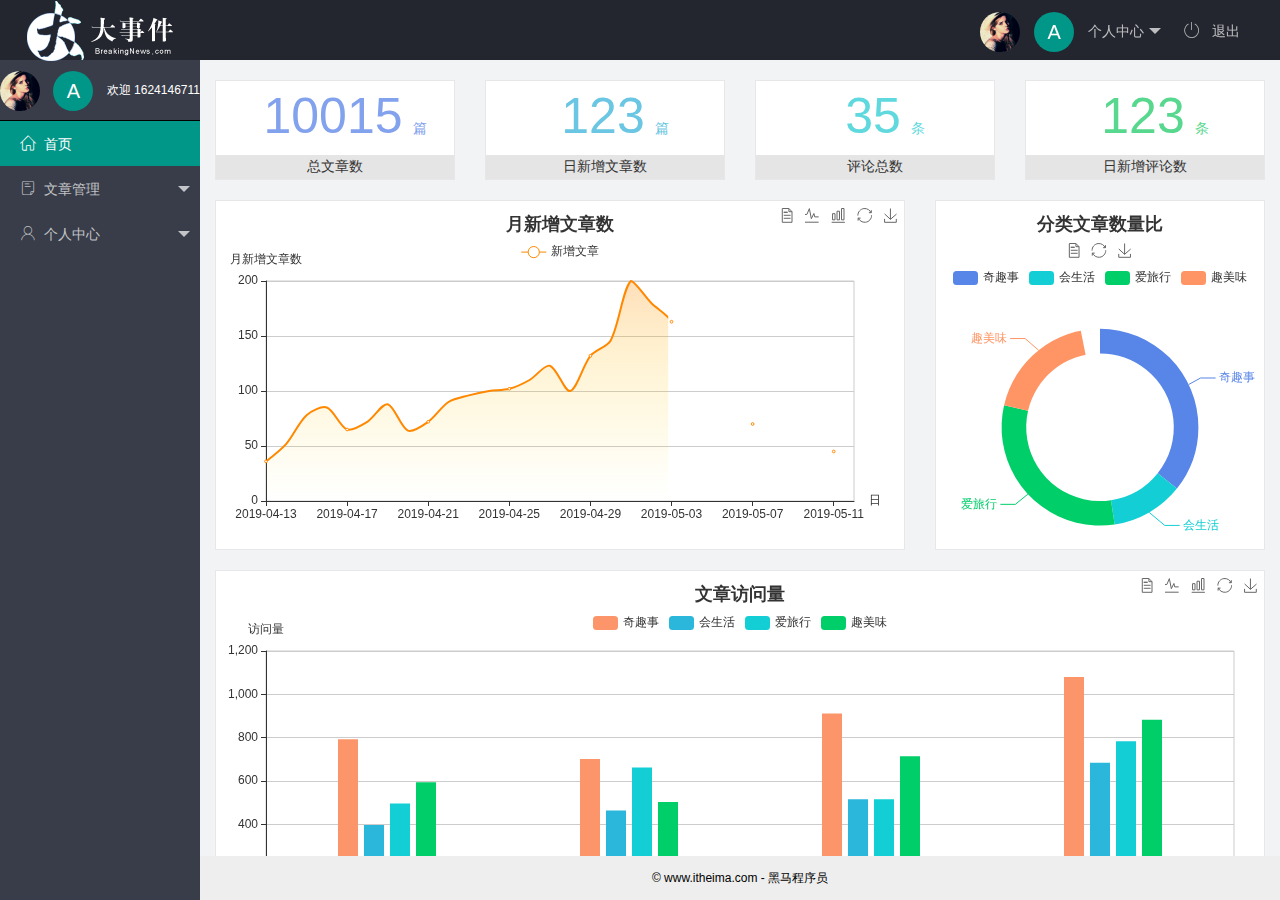
==== commit f2d7cc4c: "个人信息功能完成" ====
--- a/index.html
+++ b/index.html
@@ -25,9 +25,9 @@
                         个人中心
                     </a>
                     <dl class="layui-nav-child">
-                        <dd><a href="javascript:;">基本资料</a></dd>
-                        <dd><a href="javascript:;">更换头像</a></dd>
-                        <dd><a href="javascript:;">重置密码</a></dd>
+                        <dd><a href="/user/user_info.html" target="fm">基本资料</a></dd>
+                        <dd><a href="/user/user_avatar.html" target="fm">更换头像</a></dd>
+                        <dd><a href="/user/user_pwd.html" target="fm">重置密码</a></dd>
                     </dl>
                 </li>
                 <li class="layui-nav-item">
@@ -62,9 +62,12 @@
                     <li class="layui-nav-item">
                         <a href="javascript:;"><span class="iconfont icon-user"></span>个人中心</a>
                         <dl class="layui-nav-child">
-                            <dd><a href="javascript:;"><i class="layui-icon layui-icon-app"></i> 基本资料</a></dd>
-                            <dd><a href="javascript:;"><i class="layui-icon layui-icon-app"></i> 更换头像</a></dd>
-                            <dd><a href="javascript:;"><i class="layui-icon layui-icon-app"></i> 重置密码</a></dd>
+                            <dd><a href="/user/user_info.html" target="fm"><i class="layui-icon layui-icon-app"></i>
+                                    基本资料</a></dd>
+                            <dd><a href="/user/user_avatar.html" target="fm"><i class="layui-icon layui-icon-app"></i>
+                                    更换头像</a></dd>
+                            <dd><a href="/user/user_pwd.html" target="fm"><i class="layui-icon layui-icon-app"></i>
+                                    重置密码</a></dd>
                         </dl>
                     </li>
                 </ul>
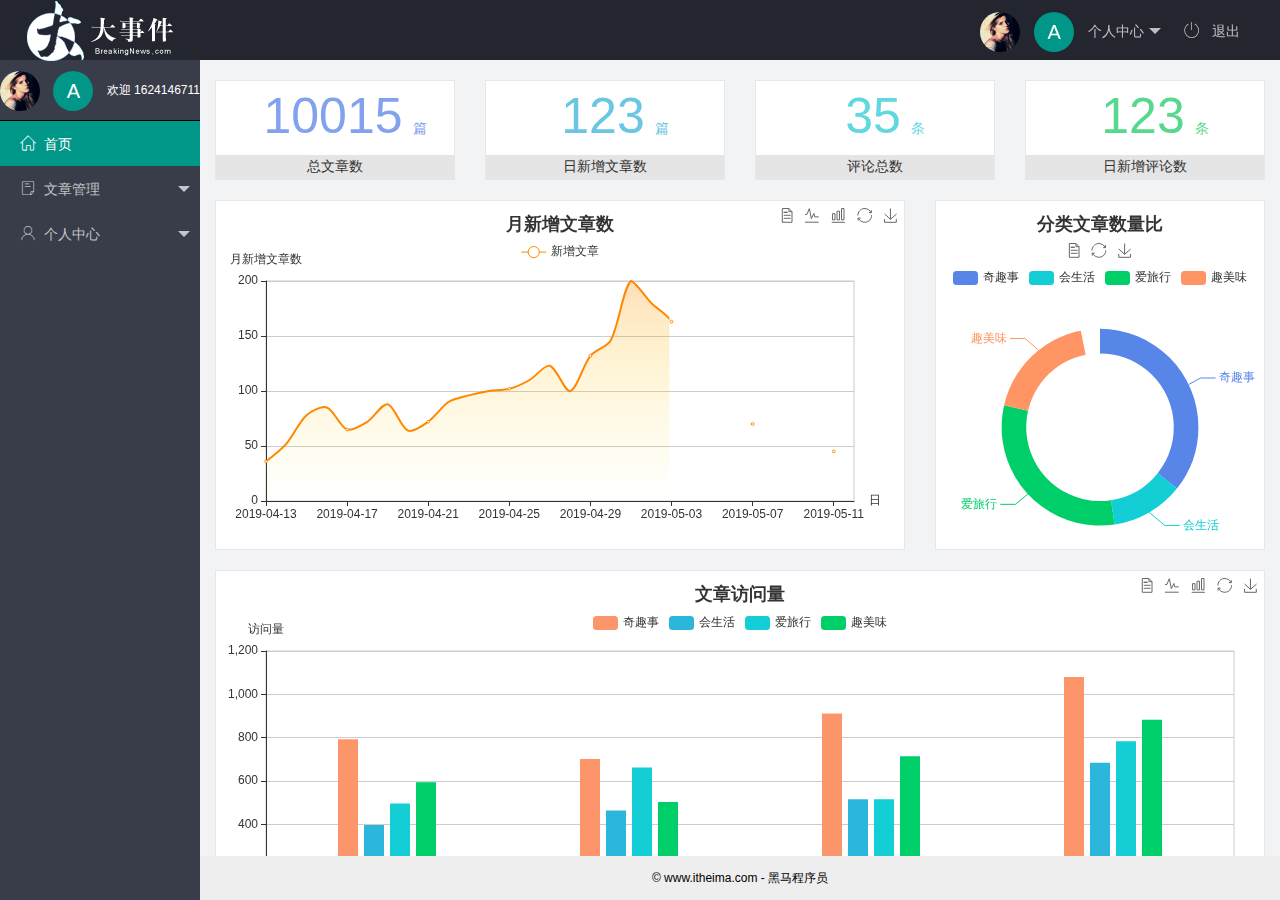
==== commit 34a0c402: "发表文章功能完成" ====
--- a/index.html
+++ b/index.html
@@ -54,9 +54,13 @@
                     <li class="layui-nav-item">
                         <a href="javascript:;"><span class="iconfont icon-16"></span>文章管理</a>
                         <dl class="layui-nav-child">
-                            <dd><a href="javascript:;"><i class="layui-icon layui-icon-app"></i> 文章类别</a></dd>
-                            <dd><a href="javascript:;"><i class="layui-icon layui-icon-app"></i> 文章列表</a></dd>
-                            <dd><a href="javascript:;"><i class="layui-icon layui-icon-app"></i> 发表文章</a></dd>
+                            <dd><a href="/article/art_cate.html" target="fm"><i class="layui-icon layui-icon-app"></i>
+                                    文章类别</a></dd>
+                            <dd><a href="/article/art_list.html" target="fm" id="art_list"><i
+                                        class="layui-icon layui-icon-app"></i>
+                                    文章列表</a></dd>
+                            <dd><a href="/article/art_pub.html" target="fm"><i class="layui-icon layui-icon-app"></i>
+                                    发表文章</a></dd>
                         </dl>
                     </li>
                     <li class="layui-nav-item">
